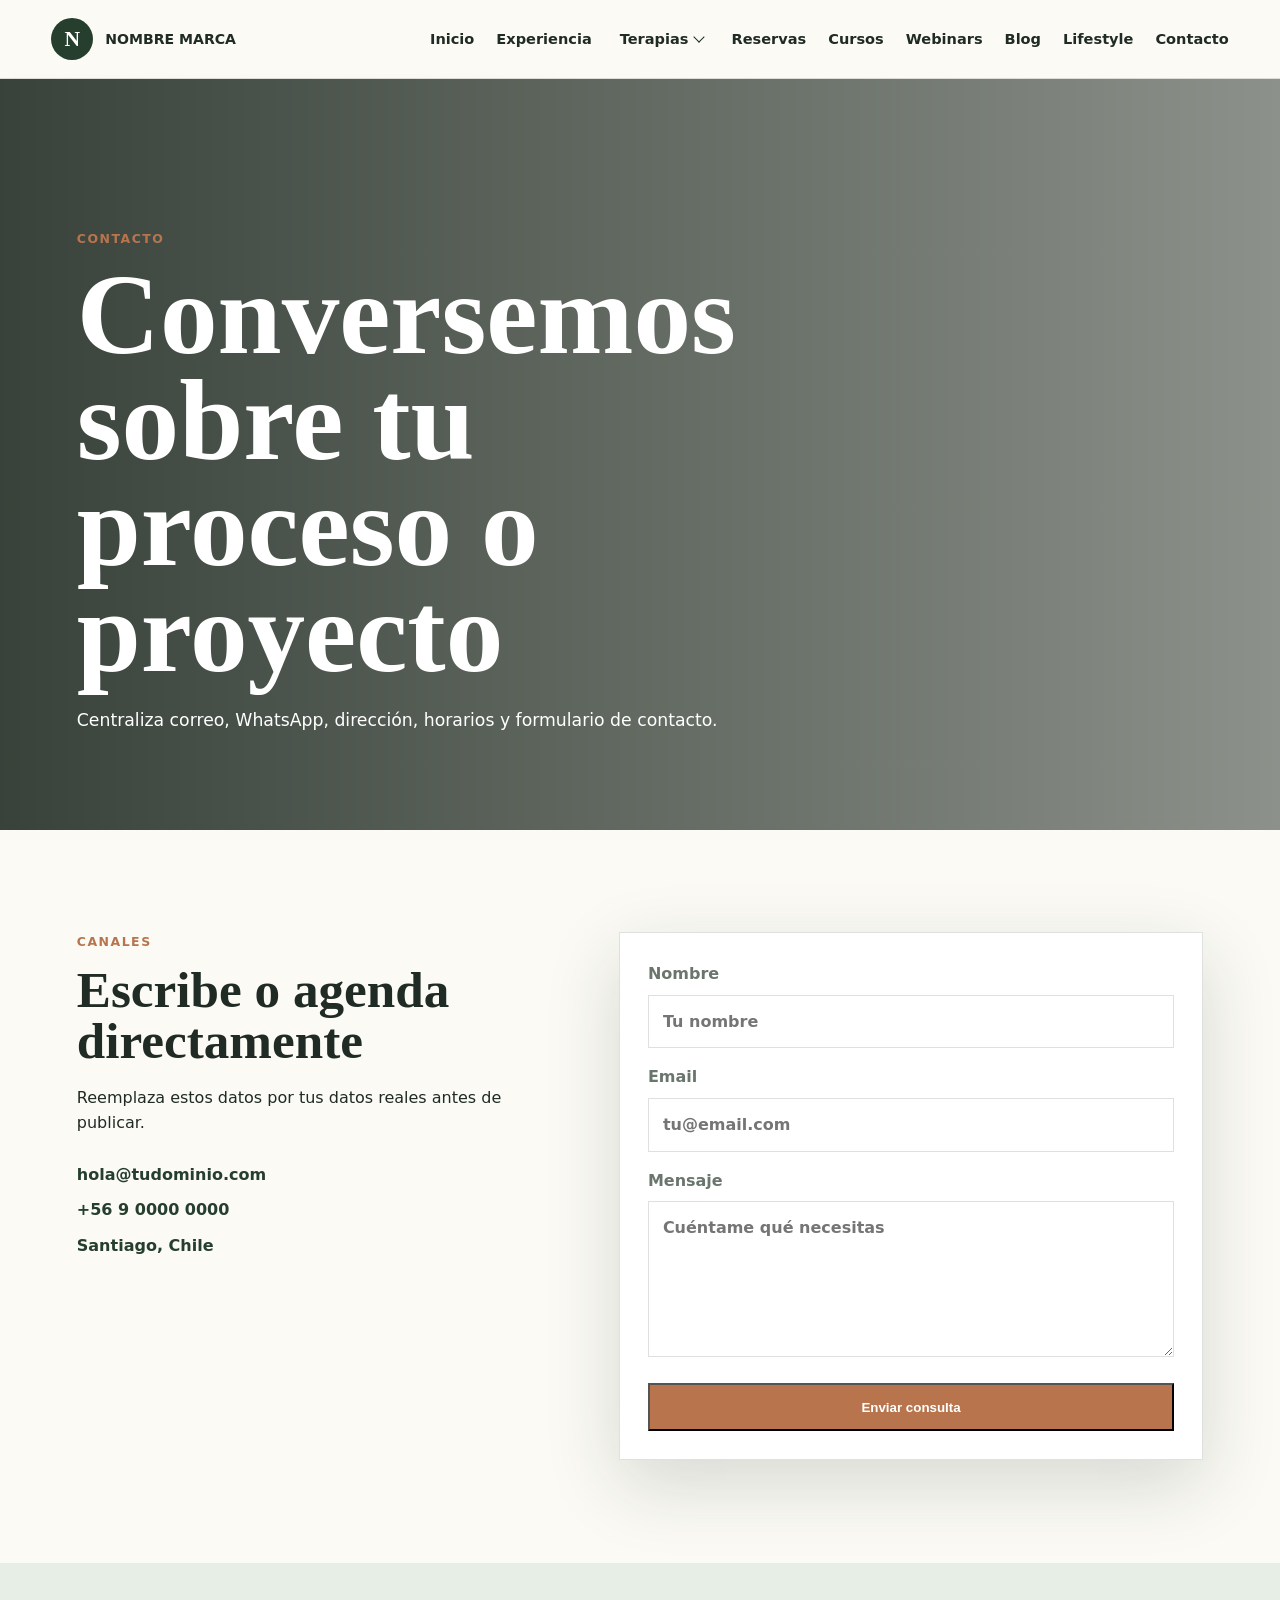
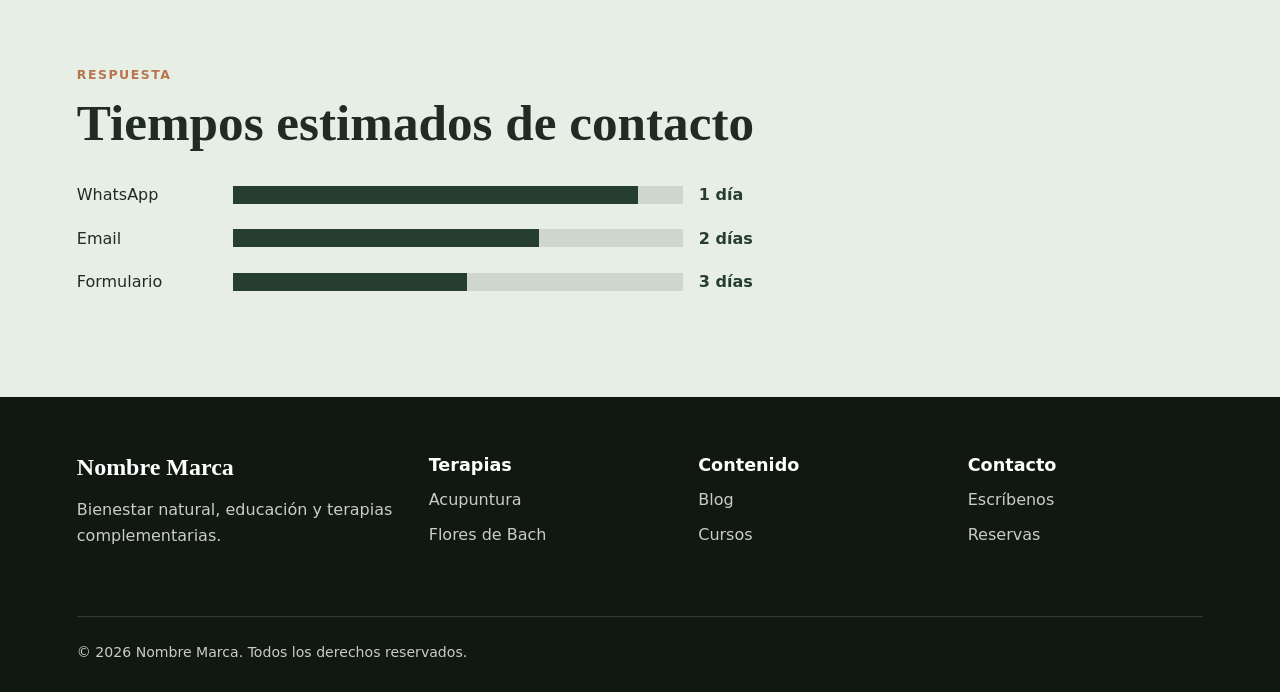
==== contacto.html @ 294a5689 "pagina web" ====
<!doctype html>
<html lang="es">
  <head>
    <meta charset="utf-8">
    <meta name="viewport" content="width=device-width, initial-scale=1">
    <meta name="description" content="Contacto para consultas y reservas.">
    <title>Contacto | Nombre Marca</title>
    <link rel="stylesheet" href="styles.css">
  </head>
  <body>
    <header class="site-header">
      <a class="brand" href="index.html" aria-label="Ir al inicio"><span class="brand-mark">N</span><span class="brand-text">Nombre Marca</span></a>
      <button class="menu-toggle" type="button" aria-expanded="false" aria-controls="site-nav"><span></span><span></span><span></span><span class="sr-only">Abrir menú</span></button>
      <nav class="site-nav" id="site-nav" aria-label="Navegación principal"><a href="index.html">Inicio</a><a href="experiencia.html">Experiencia</a><div class="nav-group"><button class="nav-parent" type="button" aria-expanded="false">Terapias</button><div class="submenu"><a href="terapias.html#acupuntura">Acupuntura</a><a href="terapias.html#moxibustion">Moxibustión</a><a href="terapias.html#ventosas">Ventosaterapia</a><a href="terapias.html#tuina">Tuina</a><a href="terapias.html#flores">Flores de Bach</a><a href="terapias.html#iriologia">Iriología</a><a href="terapias.html#bioenergetica">Medicina Bioenergética</a><a href="terapias.html#mindfulness">Meditación y Mindfulness</a></div></div><a href="reservas.html">Reservas</a><a href="cursos.html">Cursos</a><a href="webinars.html">Webinars</a><a href="blog.html">Blog</a><a href="lifestyle.html">Lifestyle</a><a href="contacto.html">Contacto</a></nav>
    </header>
    <main>
      <section class="page-hero page-hero-contact">
        <p class="eyebrow">Contacto</p>
        <h1>Conversemos sobre tu proceso o proyecto</h1>
        <p>Centraliza correo, WhatsApp, dirección, horarios y formulario de contacto.</p>
      </section>
      <section class="section contact-layout">
        <div>
          <p class="eyebrow">Canales</p>
          <h2>Escribe o agenda directamente</h2>
          <p>Reemplaza estos datos por tus datos reales antes de publicar.</p>
          <div class="contact-list">
            <a href="mailto:hola@tudominio.com">hola@tudominio.com</a>
            <a href="https://wa.me/56900000000">+56 9 0000 0000</a>
            <span>Santiago, Chile</span>
          </div>
        </div>
        <form class="contact-form">
          <label>Nombre<input type="text" name="nombre" placeholder="Tu nombre"></label>
          <label>Email<input type="email" name="email" placeholder="tu@email.com"></label>
          <label>Mensaje<textarea name="mensaje" rows="5" placeholder="Cuéntame qué necesitas"></textarea></label>
          <button class="button" type="submit">Enviar consulta</button>
        </form>
      </section>
      <section class="section soft-band">
        <p class="eyebrow">Respuesta</p>
        <h2>Tiempos estimados de contacto</h2>
        <div class="bar-chart compact">
          <div style="--value: 90%"><span>WhatsApp</span><i></i><b>1 día</b></div>
          <div style="--value: 68%"><span>Email</span><i></i><b>2 días</b></div>
          <div style="--value: 52%"><span>Formulario</span><i></i><b>3 días</b></div>
        </div>
      </section>
    </main>
    <footer class="site-footer"><div><h2>Nombre Marca</h2><p>Bienestar natural, educación y terapias complementarias.</p></div><div><h3>Terapias</h3><a href="terapias.html#acupuntura">Acupuntura</a><a href="terapias.html#flores">Flores de Bach</a></div><div><h3>Contenido</h3><a href="blog.html">Blog</a><a href="cursos.html">Cursos</a></div><div><h3>Contacto</h3><a href="contacto.html">Escríbenos</a><a href="reservas.html">Reservas</a></div><p class="copyright">© 2026 Nombre Marca. Todos los derechos reservados.</p></footer>
    <script src="script.js"></script>
  </body>
</html>
---- styles.css ----
:root {
  --ink: #1f2b24;
  --muted: #6a766d;
  --paper: #fbfaf5;
  --leaf: #4e7154;
  --leaf-dark: #263e2d;
  --clay: #b8754d;
  --mist: #e7eee5;
  --line: rgba(31, 43, 36, 0.14);
  --shadow: 0 24px 70px rgba(31, 43, 36, 0.16);
}

* {
  box-sizing: border-box;
}

html {
  scroll-behavior: smooth;
}

body {
  margin: 0;
  background: var(--paper);
  color: var(--ink);
  font-family: Inter, ui-sans-serif, system-ui, -apple-system, BlinkMacSystemFont, "Segoe UI", sans-serif;
  line-height: 1.6;
}

img {
  display: block;
  max-width: 100%;
}

a {
  color: inherit;
  text-decoration: none;
}

.sr-only {
  position: absolute;
  width: 1px;
  height: 1px;
  padding: 0;
  margin: -1px;
  overflow: hidden;
  clip: rect(0, 0, 0, 0);
  white-space: nowrap;
  border: 0;
}

.site-header {
  position: sticky;
  top: 0;
  z-index: 10;
  display: flex;
  align-items: center;
  justify-content: space-between;
  gap: 24px;
  padding: 18px clamp(20px, 4vw, 58px);
  background: rgba(251, 250, 245, 0.91);
  border-bottom: 1px solid var(--line);
  backdrop-filter: blur(14px);
}

.brand {
  display: inline-flex;
  align-items: center;
  gap: 12px;
  font-weight: 800;
  letter-spacing: 0;
}

.brand-mark {
  display: grid;
  width: 42px;
  height: 42px;
  place-items: center;
  border-radius: 50%;
  background: var(--leaf-dark);
  color: #fff;
  font-family: Georgia, serif;
  font-size: 1.35rem;
}

.brand-text {
  text-transform: uppercase;
  font-size: 0.88rem;
}

.site-nav {
  display: flex;
  align-items: center;
  gap: 22px;
  color: var(--ink);
  font-size: 0.91rem;
  font-weight: 650;
}

.site-nav a,
.nav-parent {
  border: 0;
  background: transparent;
  color: inherit;
  font: inherit;
  cursor: pointer;
}

.site-nav a:hover,
.nav-parent:hover,
.text-link:hover {
  color: var(--clay);
}

.nav-group {
  position: relative;
}

.nav-parent::after {
  content: "";
  display: inline-block;
  width: 7px;
  height: 7px;
  margin-left: 7px;
  border-right: 1px solid currentColor;
  border-bottom: 1px solid currentColor;
  transform: translateY(-3px) rotate(45deg);
}

.submenu {
  position: absolute;
  top: 100%;
  left: 50%;
  display: grid;
  min-width: 250px;
  padding: 14px;
  background: #fff;
  border: 1px solid var(--line);
  box-shadow: var(--shadow);
  opacity: 0;
  transform: translate(-50%, 10px);
  pointer-events: none;
  transition: 180ms ease;
}

.nav-group:hover .submenu,
.nav-group:focus-within .submenu,
.nav-group.is-open .submenu {
  opacity: 1;
  transform: translate(-50%, 0);
  pointer-events: auto;
}

.submenu a {
  padding: 9px 10px;
  border-bottom: 1px solid rgba(31, 43, 36, 0.08);
}

.submenu a:last-child {
  border-bottom: 0;
}

.menu-toggle {
  display: none;
  width: 44px;
  height: 44px;
  border: 1px solid var(--line);
  background: #fff;
  cursor: pointer;
}

.menu-toggle span:not(.sr-only) {
  display: block;
  width: 22px;
  height: 2px;
  margin: 5px auto;
  background: var(--ink);
}

.hero {
  min-height: 82vh;
  display: grid;
  align-items: end;
  padding: clamp(96px, 14vw, 160px) clamp(20px, 6vw, 86px) clamp(56px, 8vw, 90px);
  color: #fff;
  background:
    linear-gradient(90deg, rgba(20, 35, 24, 0.86), rgba(20, 35, 24, 0.5), rgba(20, 35, 24, 0.12)),
    url("https://images.unsplash.com/photo-1448375240586-882707db888b?auto=format&fit=crop&w=1800&q=82") center/cover;
}

.hero-copy {
  width: min(760px, 100%);
}

.eyebrow {
  margin: 0 0 12px;
  color: var(--clay);
  font-size: 0.78rem;
  font-weight: 800;
  letter-spacing: 0.12em;
  text-transform: uppercase;
}

.hero .eyebrow {
  color: #d8b38e;
}

h1,
h2,
h3,
p {
  margin-top: 0;
}

h1 {
  margin-bottom: 22px;
  font-family: Georgia, "Times New Roman", serif;
  font-size: clamp(3.3rem, 9vw, 7.4rem);
  line-height: 0.92;
  max-width: 760px;
}

h2 {
  margin-bottom: 18px;
  font-family: Georgia, "Times New Roman", serif;
  font-size: clamp(2.1rem, 4vw, 4.6rem);
  line-height: 1;
}

h3 {
  margin-bottom: 10px;
  font-size: 1.1rem;
  line-height: 1.25;
}

.hero p:not(.eyebrow),
.section-copy p,
.featured-copy p,
.booking p {
  max-width: 680px;
  color: inherit;
  font-size: 1.04rem;
}

.button {
  display: inline-flex;
  align-items: center;
  justify-content: center;
  min-height: 48px;
  padding: 0 22px;
  margin-top: 10px;
  background: var(--clay);
  color: #fff;
  font-weight: 800;
}

.button:hover {
  background: #9c5f3d;
}

.button-light {
  background: #fff;
  color: var(--leaf-dark);
}

.button-light:hover {
  background: var(--mist);
}

.section {
  padding: clamp(62px, 8vw, 118px) clamp(20px, 6vw, 86px);
}

.intro,
.featured {
  display: grid;
  grid-template-columns: minmax(280px, 0.9fr) minmax(320px, 1.1fr);
  gap: clamp(32px, 6vw, 86px);
  align-items: center;
}

.section-media img,
.featured img {
  width: 100%;
  aspect-ratio: 4 / 5;
  object-fit: cover;
  box-shadow: var(--shadow);
}

.section-copy p,
.featured-copy p,
.services > p,
.service-card p {
  color: var(--muted);
}

.featured {
  background: var(--mist);
}

.text-link {
  display: inline-flex;
  margin-top: 8px;
  color: var(--leaf-dark);
  font-weight: 850;
  border-bottom: 2px solid currentColor;
}

.services {
  background: #fff;
}

.services > h2 {
  max-width: 800px;
}

.service-grid {
  display: grid;
  grid-template-columns: repeat(4, minmax(0, 1fr));
  gap: 1px;
  margin-top: 38px;
  background: var(--line);
  border: 1px solid var(--line);
}

.service-card {
  min-height: 255px;
  padding: 28px;
  background: #fff;
  transition: 180ms ease;
}

.service-card span {
  display: block;
  margin-bottom: 54px;
  color: var(--clay);
  font-weight: 850;
}

.service-card:hover {
  background: var(--leaf-dark);
  color: #fff;
}

.service-card:hover p {
  color: rgba(255, 255, 255, 0.72);
}

.booking {
  display: flex;
  align-items: center;
  justify-content: space-between;
  gap: 28px;
  background: var(--leaf-dark);
  color: #fff;
}

.journal {
  background: var(--paper);
}

.journal-grid {
  display: grid;
  grid-template-columns: repeat(3, minmax(0, 1fr));
  gap: 1px;
  margin-top: 34px;
  background: var(--line);
  border: 1px solid var(--line);
}

.journal article {
  min-height: 220px;
  padding: 28px;
  background: #fff;
}

.journal span {
  display: inline-block;
  margin-bottom: 34px;
  color: var(--clay);
  font-size: 0.78rem;
  font-weight: 850;
  text-transform: uppercase;
}

.journal p {
  color: var(--muted);
}

.page-hero {
  min-height: 58vh;
  display: grid;
  align-content: end;
  padding: clamp(96px, 14vw, 150px) clamp(20px, 6vw, 86px) clamp(44px, 7vw, 78px);
  color: #fff;
  background:
    linear-gradient(90deg, rgba(19, 31, 22, 0.84), rgba(19, 31, 22, 0.48)),
    var(--page-image) center/cover;
}

.page-hero p:not(.eyebrow) {
  max-width: 690px;
  font-size: 1.08rem;
}

.page-hero-experience {
  --page-image: url("https://images.unsplash.com/photo-1519823551278-64ac92734fb1?auto=format&fit=crop&w=1800&q=82");
}

.page-hero-therapies {
  --page-image: url("https://images.unsplash.com/photo-1544161515-4ab6ce6db874?auto=format&fit=crop&w=1800&q=82");
}

.page-hero-booking {
  --page-image: url("https://images.unsplash.com/photo-1515377905703-c4788e51af15?auto=format&fit=crop&w=1800&q=82");
}

.page-hero-courses {
  --page-image: url("https://images.unsplash.com/photo-1516321318423-f06f85e504b3?auto=format&fit=crop&w=1800&q=82");
}

.page-hero-webinars {
  --page-image: url("https://images.unsplash.com/photo-1522202176988-66273c2fd55f?auto=format&fit=crop&w=1800&q=82");
}

.page-hero-blog {
  --page-image: url("https://images.unsplash.com/photo-1455390582262-044cdead277a?auto=format&fit=crop&w=1800&q=82");
}

.page-hero-lifestyle {
  --page-image: url("https://images.unsplash.com/photo-1448375240586-882707db888b?auto=format&fit=crop&w=1800&q=82");
}

.page-hero-contact {
  --page-image: url("https://images.unsplash.com/photo-1497366754035-f200968a6e72?auto=format&fit=crop&w=1800&q=82");
}

.soft-band {
  background: var(--mist);
}

.insight-layout,
.contact-layout {
  display: grid;
  grid-template-columns: minmax(280px, 0.9fr) minmax(320px, 1.1fr);
  gap: clamp(28px, 5vw, 72px);
  align-items: start;
}

.metric-panel,
.pricing-grid,
.course-list,
.event-grid,
.article-grid,
.experience-grid {
  display: grid;
  gap: 1px;
  background: var(--line);
  border: 1px solid var(--line);
}

.metric-panel {
  grid-template-columns: repeat(3, 1fr);
}

.metric,
.pricing-grid article,
.course-list article,
.event-grid article,
.article-grid article,
.experience-grid article,
.therapy-detail-grid article {
  background: #fff;
  padding: 28px;
}

.metric strong,
.pricing-grid strong {
  display: block;
  margin-bottom: 10px;
  color: var(--leaf-dark);
  font-family: Georgia, "Times New Roman", serif;
  font-size: clamp(2.2rem, 5vw, 4.2rem);
  line-height: 1;
}

.metric span,
.course-list span,
.event-grid span,
.article-grid span,
.therapy-detail-grid span {
  color: var(--clay);
  font-size: 0.78rem;
  font-weight: 850;
  text-transform: uppercase;
}

.pricing-grid,
.event-grid,
.article-grid,
.experience-grid {
  grid-template-columns: repeat(3, minmax(0, 1fr));
}

.course-list {
  grid-template-columns: repeat(2, minmax(0, 1fr));
}

.therapy-detail-grid {
  display: grid;
  grid-template-columns: repeat(4, minmax(0, 1fr));
  gap: 1px;
  background: var(--line);
  border: 1px solid var(--line);
}

.therapy-detail-grid h2,
.pricing-grid h2,
.course-list h2,
.event-grid h2,
.article-grid h2,
.experience-grid h2 {
  margin-top: 18px;
  font-size: clamp(1.45rem, 2.4vw, 2.15rem);
}

.bar-chart {
  display: grid;
  gap: 18px;
  max-width: 880px;
  margin-top: 34px;
}

.bar-chart div {
  display: grid;
  grid-template-columns: 140px 1fr 58px;
  align-items: center;
  gap: 16px;
}

.bar-chart i {
  height: 18px;
  background: linear-gradient(90deg, var(--leaf-dark) var(--value), rgba(31, 43, 36, 0.12) var(--value));
}

.bar-chart b {
  color: var(--leaf-dark);
}

.bar-chart.compact {
  max-width: 680px;
}

.radial-grid,
.donut-row {
  display: grid;
  grid-template-columns: repeat(3, minmax(0, 1fr));
  gap: 22px;
  margin-top: 34px;
}

.radial,
.donut {
  display: grid;
  width: min(220px, 100%);
  aspect-ratio: 1;
  place-items: center;
  justify-self: center;
  padding: 24px;
  text-align: center;
  border-radius: 50%;
  background:
    radial-gradient(circle at center, #fff 0 52%, transparent 53%),
    conic-gradient(var(--clay) calc(var(--percent) * 1%), rgba(31, 43, 36, 0.12) 0);
}

.radial strong,
.donut strong {
  font-family: Georgia, "Times New Roman", serif;
  font-size: 2.35rem;
  line-height: 1;
}

.radial span,
.donut span {
  max-width: 120px;
  color: var(--muted);
  font-size: 0.88rem;
}

.calendar-chart {
  display: grid;
  grid-template-columns: repeat(5, minmax(64px, 1fr));
  align-items: end;
  gap: 16px;
  min-height: 260px;
  max-width: 760px;
  margin-top: 34px;
}

.calendar-chart div {
  display: grid;
  grid-template-rows: auto 1fr auto;
  gap: 10px;
  height: 240px;
  text-align: center;
}

.calendar-chart i {
  align-self: end;
  background: var(--leaf-dark);
}

.calendar-chart b {
  color: var(--clay);
}

.timeline-chart {
  display: grid;
  grid-template-columns: repeat(5, minmax(0, 1fr));
  gap: 1px;
  margin-top: 34px;
  background: var(--line);
  border: 1px solid var(--line);
}

.timeline-chart div {
  min-height: 150px;
  padding: 24px;
  background: #fff;
}

.timeline-chart b {
  display: grid;
  width: 44px;
  height: 44px;
  margin-bottom: 28px;
  place-items: center;
  border-radius: 50%;
  background: var(--leaf-dark);
  color: #fff;
}

.radar-card {
  position: relative;
  width: min(520px, 100%);
  aspect-ratio: 1;
  margin-top: 34px;
  border: 1px solid var(--line);
  background:
    linear-gradient(45deg, transparent 49.7%, rgba(31, 43, 36, 0.16) 50%, transparent 50.3%),
    linear-gradient(-45deg, transparent 49.7%, rgba(31, 43, 36, 0.16) 50%, transparent 50.3%),
    #fff;
}

.radar-line {
  position: absolute;
  inset: 20%;
  border: 2px solid var(--clay);
  transform: rotate(45deg);
}

.radar-line.line-two {
  inset: 30%;
  border-color: var(--leaf);
}

.radar-line.line-three {
  inset: 40%;
  border-color: rgba(31, 43, 36, 0.22);
}

.radar-card span {
  position: absolute;
  font-weight: 800;
}

.radar-card span:nth-of-type(1) {
  top: 18px;
  left: 50%;
  transform: translateX(-50%);
}

.radar-card span:nth-of-type(2) {
  right: 18px;
  top: 50%;
}

.radar-card span:nth-of-type(3) {
  bottom: 18px;
  left: 50%;
  transform: translateX(-50%);
}

.radar-card span:nth-of-type(4) {
  left: 18px;
  top: 50%;
}

.contact-list {
  display: grid;
  gap: 10px;
  margin-top: 26px;
  color: var(--leaf-dark);
  font-weight: 800;
}

.contact-form {
  display: grid;
  gap: 16px;
  padding: 28px;
  background: #fff;
  border: 1px solid var(--line);
  box-shadow: var(--shadow);
}

.contact-form label {
  display: grid;
  gap: 8px;
  color: var(--muted);
  font-weight: 750;
}

.contact-form input,
.contact-form textarea {
  width: 100%;
  border: 1px solid var(--line);
  padding: 13px 14px;
  color: var(--ink);
  font: inherit;
}

.site-footer {
  display: grid;
  grid-template-columns: 1.35fr repeat(3, 1fr);
  gap: 34px;
  padding: 58px clamp(20px, 6vw, 86px) 28px;
  background: #101811;
  color: rgba(255, 255, 255, 0.78);
}

.site-footer h2,
.site-footer h3 {
  color: #fff;
}

.site-footer h2 {
  font-size: 1.5rem;
}

.site-footer a {
  display: block;
  margin-bottom: 9px;
}

.site-footer a:hover {
  color: #fff;
}

.copyright {
  grid-column: 1 / -1;
  margin: 18px 0 0;
  padding-top: 24px;
  border-top: 1px solid rgba(255, 255, 255, 0.14);
  font-size: 0.88rem;
}

@media (max-width: 980px) {
  .menu-toggle {
    display: block;
  }

  .site-nav {
    position: fixed;
    inset: 79px 0 auto 0;
    display: none;
    max-height: calc(100vh - 79px);
    overflow: auto;
    padding: 18px 20px 28px;
    background: #fff;
    border-bottom: 1px solid var(--line);
  }

  .site-nav.is-open {
    display: grid;
    gap: 0;
  }

  .site-nav a,
  .nav-parent {
    width: 100%;
    padding: 14px 0;
    text-align: left;
    border-bottom: 1px solid var(--line);
  }

  .submenu {
    position: static;
    min-width: 0;
    padding: 0 0 8px 18px;
    border: 0;
    box-shadow: none;
    opacity: 1;
    transform: none;
    pointer-events: auto;
  }

  .intro,
  .featured,
  .insight-layout,
  .contact-layout {
    grid-template-columns: 1fr;
  }

  .featured img {
    order: -1;
    aspect-ratio: 16 / 10;
  }

  .service-grid {
    grid-template-columns: repeat(2, minmax(0, 1fr));
  }

  .journal-grid,
  .pricing-grid,
  .course-list,
  .event-grid,
  .article-grid,
  .experience-grid,
  .therapy-detail-grid,
  .radial-grid,
  .donut-row {
    grid-template-columns: 1fr;
  }

  .metric-panel,
  .timeline-chart {
    grid-template-columns: repeat(2, 1fr);
  }

  .site-footer {
    grid-template-columns: repeat(2, 1fr);
  }
}

@media (max-width: 640px) {
  .brand-text {
    display: none;
  }

  .hero {
    min-height: 76vh;
  }

  h1 {
    font-size: clamp(3rem, 17vw, 4.4rem);
  }

  .service-grid,
  .metric-panel,
  .timeline-chart,
  .site-footer {
    grid-template-columns: 1fr;
  }

  .bar-chart div {
    grid-template-columns: 1fr;
    gap: 7px;
  }

  .calendar-chart {
    grid-template-columns: repeat(5, minmax(40px, 1fr));
    gap: 8px;
  }

  .booking {
    align-items: flex-start;
    flex-direction: column;
  }
}
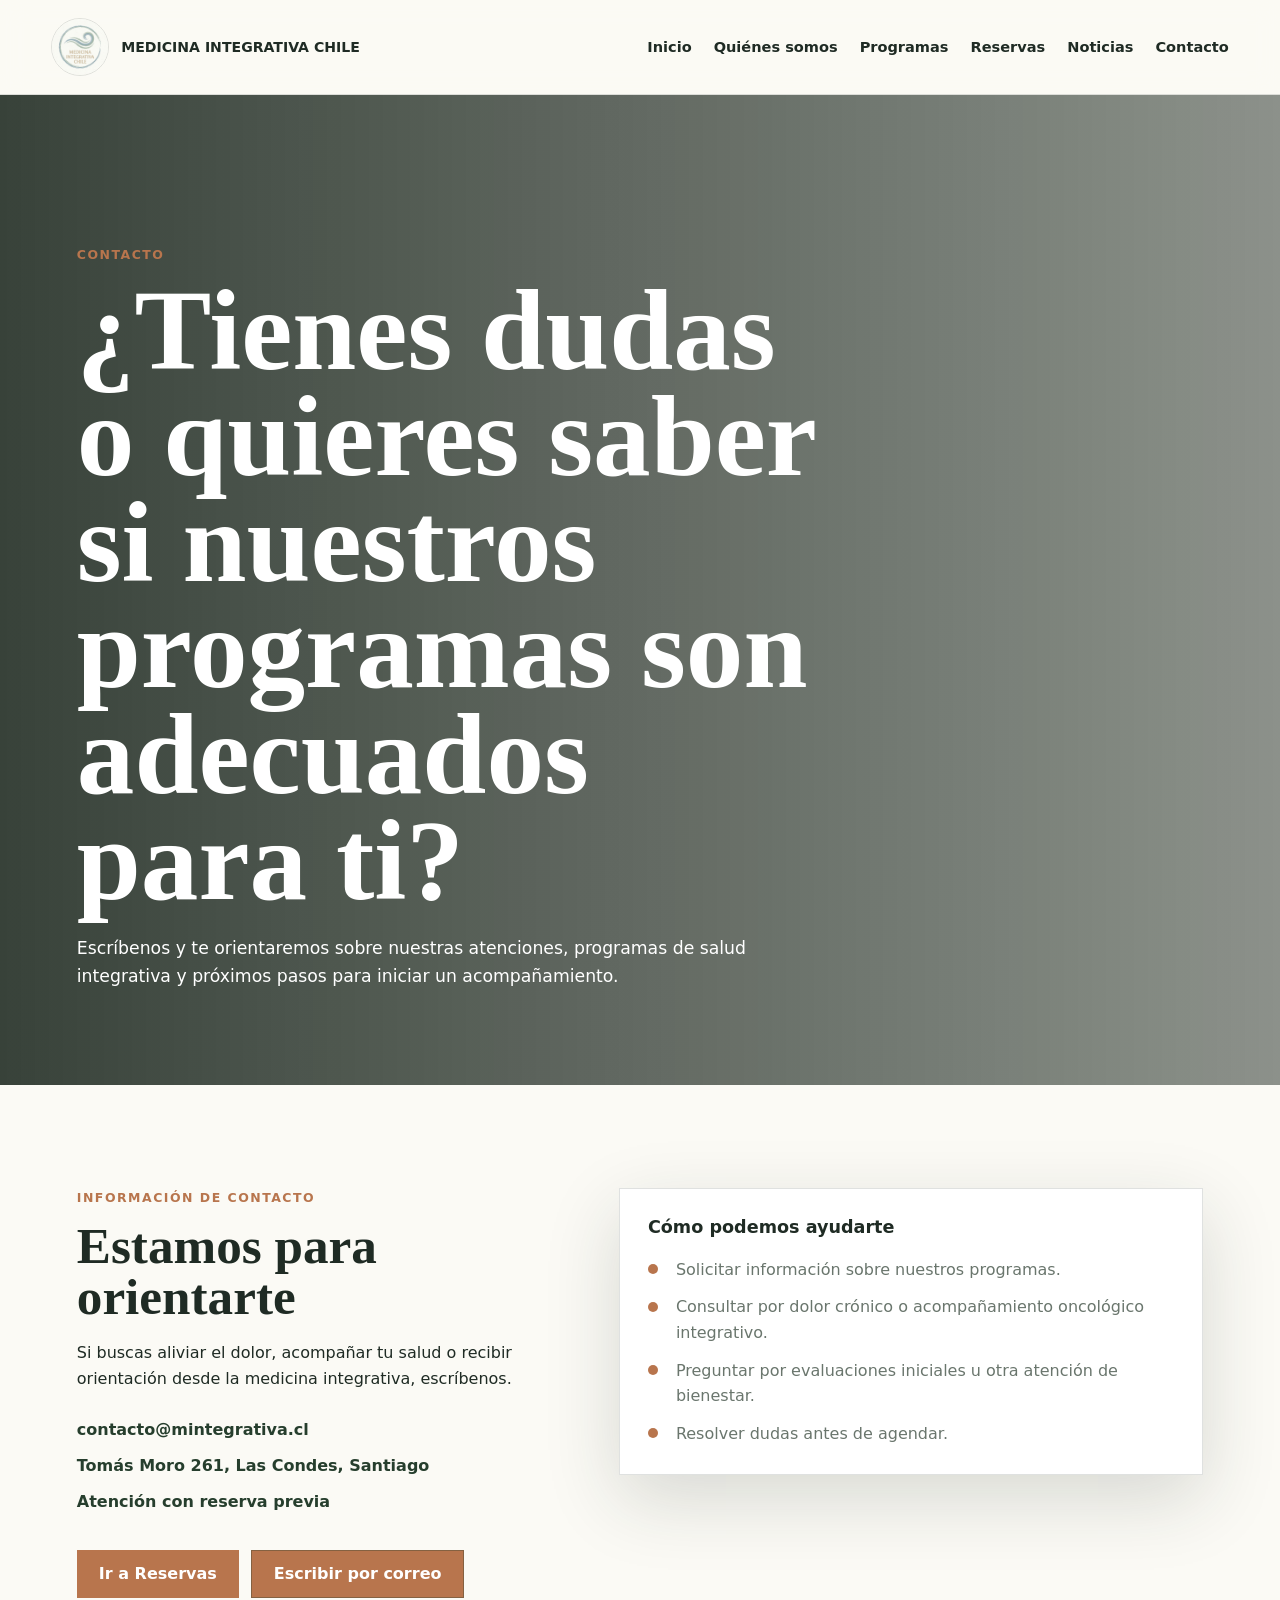
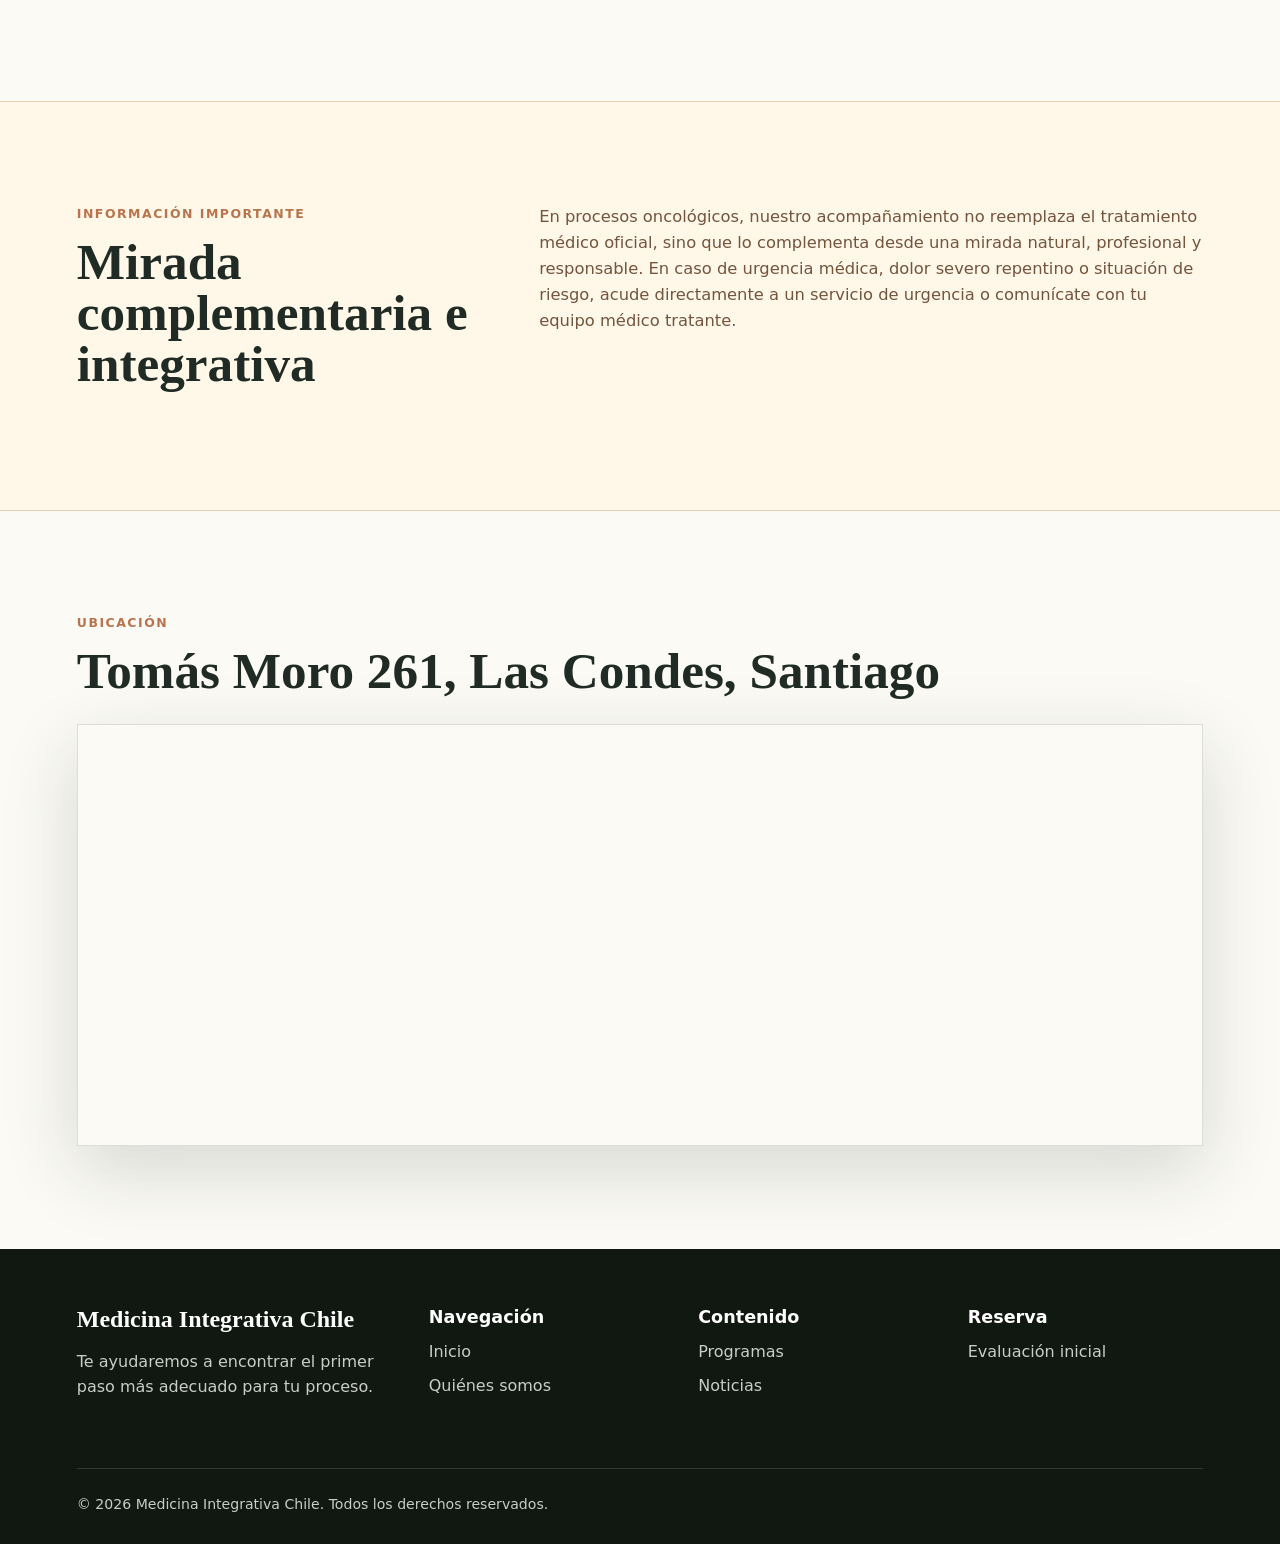
==== commit 6695ec48: "nueva versión" ====
--- a/contacto.html
+++ b/contacto.html
@@ -3,51 +3,63 @@
   <head>
     <meta charset="utf-8">
     <meta name="viewport" content="width=device-width, initial-scale=1">
-    <meta name="description" content="Contacto para consultas y reservas.">
-    <title>Contacto | Nombre Marca</title>
+    <meta name="description" content="Contacto Medicina Integrativa Chile.">
+    <title>Contacto | Medicina Integrativa Chile</title>
     <link rel="stylesheet" href="styles.css">
   </head>
   <body>
     <header class="site-header">
-      <a class="brand" href="index.html" aria-label="Ir al inicio"><span class="brand-mark">N</span><span class="brand-text">Nombre Marca</span></a>
+      <a class="brand brand-logo" href="index.html" aria-label="Medicina Integrativa Chile"><img src="assets/logo-medicina-integrativa-chile.jpeg" alt="Logo Medicina Integrativa Chile"><span class="brand-text">Medicina Integrativa Chile</span></a>
       <button class="menu-toggle" type="button" aria-expanded="false" aria-controls="site-nav"><span></span><span></span><span></span><span class="sr-only">Abrir menú</span></button>
-      <nav class="site-nav" id="site-nav" aria-label="Navegación principal"><a href="index.html">Inicio</a><a href="experiencia.html">Experiencia</a><div class="nav-group"><button class="nav-parent" type="button" aria-expanded="false">Terapias</button><div class="submenu"><a href="terapias.html#acupuntura">Acupuntura</a><a href="terapias.html#moxibustion">Moxibustión</a><a href="terapias.html#ventosas">Ventosaterapia</a><a href="terapias.html#tuina">Tuina</a><a href="terapias.html#flores">Flores de Bach</a><a href="terapias.html#iriologia">Iriología</a><a href="terapias.html#bioenergetica">Medicina Bioenergética</a><a href="terapias.html#mindfulness">Meditación y Mindfulness</a></div></div><a href="reservas.html">Reservas</a><a href="cursos.html">Cursos</a><a href="webinars.html">Webinars</a><a href="blog.html">Blog</a><a href="lifestyle.html">Lifestyle</a><a href="contacto.html">Contacto</a></nav>
+      <nav class="site-nav" id="site-nav" aria-label="Navegación principal"><a href="index.html">Inicio</a><a href="quienes-somos.html">Quiénes somos</a><a href="programas.html">Programas</a><a href="reservas.html">Reservas</a><a href="noticias.html">Noticias</a><a href="contacto.html">Contacto</a></nav>
     </header>
     <main>
       <section class="page-hero page-hero-contact">
         <p class="eyebrow">Contacto</p>
-        <h1>Conversemos sobre tu proceso o proyecto</h1>
-        <p>Centraliza correo, WhatsApp, dirección, horarios y formulario de contacto.</p>
+        <h1>¿Tienes dudas o quieres saber si nuestros programas son adecuados para ti?</h1>
+        <p>Escríbenos y te orientaremos sobre nuestras atenciones, programas de salud integrativa y próximos pasos para iniciar un acompañamiento.</p>
       </section>
+
       <section class="section contact-layout">
         <div>
-          <p class="eyebrow">Canales</p>
-          <h2>Escribe o agenda directamente</h2>
-          <p>Reemplaza estos datos por tus datos reales antes de publicar.</p>
+          <p class="eyebrow">Información de contacto</p>
+          <h2>Estamos para orientarte</h2>
+          <p>Si buscas aliviar el dolor, acompañar tu salud o recibir orientación desde la medicina integrativa, escríbenos.</p>
           <div class="contact-list">
-            <a href="mailto:hola@tudominio.com">hola@tudominio.com</a>
-            <a href="https://wa.me/56900000000">+56 9 0000 0000</a>
-            <span>Santiago, Chile</span>
+            <a href="mailto:contacto@mintegrativa.cl">contacto@mintegrativa.cl</a>
+            <span>Tomás Moro 261, Las Condes, Santiago</span>
+            <span>Atención con reserva previa</span>
           </div>
+          <div class="hero-actions"><a class="button" href="reservas.html">Ir a Reservas</a><a class="button button-outline" href="mailto:contacto@mintegrativa.cl">Escribir por correo</a></div>
         </div>
-        <form class="contact-form">
-          <label>Nombre<input type="text" name="nombre" placeholder="Tu nombre"></label>
-          <label>Email<input type="email" name="email" placeholder="tu@email.com"></label>
-          <label>Mensaje<textarea name="mensaje" rows="5" placeholder="Cuéntame qué necesitas"></textarea></label>
-          <button class="button" type="submit">Enviar consulta</button>
-        </form>
+        <div class="list-panel">
+          <h3>Cómo podemos ayudarte</h3>
+          <ul class="check-list">
+            <li>Solicitar información sobre nuestros programas.</li>
+            <li>Consultar por dolor crónico o acompañamiento oncológico integrativo.</li>
+            <li>Preguntar por evaluaciones iniciales u otra atención de bienestar.</li>
+            <li>Resolver dudas antes de agendar.</li>
+          </ul>
+        </div>
       </section>
-      <section class="section soft-band">
-        <p class="eyebrow">Respuesta</p>
-        <h2>Tiempos estimados de contacto</h2>
-        <div class="bar-chart compact">
-          <div style="--value: 90%"><span>WhatsApp</span><i></i><b>1 día</b></div>
-          <div style="--value: 68%"><span>Email</span><i></i><b>2 días</b></div>
-          <div style="--value: 52%"><span>Formulario</span><i></i><b>3 días</b></div>
+
+      <section class="section warning-band">
+        <div>
+          <p class="eyebrow">Información importante</p>
+          <h2>Mirada complementaria e integrativa</h2>
+        </div>
+        <p>En procesos oncológicos, nuestro acompañamiento no reemplaza el tratamiento médico oficial, sino que lo complementa desde una mirada natural, profesional y responsable. En caso de urgencia médica, dolor severo repentino o situación de riesgo, acude directamente a un servicio de urgencia o comunícate con tu equipo médico tratante.</p>
+      </section>
+
+      <section class="section">
+        <p class="eyebrow">Ubicación</p>
+        <h2>Tomás Moro 261, Las Condes, Santiago</h2>
+        <div class="map-frame">
+          <iframe title="Mapa Tomás Moro 261, Las Condes, Santiago" src="https://www.google.com/maps?q=Tom%C3%A1s%20Moro%20261%2C%20Las%20Condes%2C%20Santiago&output=embed" loading="lazy" referrerpolicy="no-referrer-when-downgrade"></iframe>
         </div>
       </section>
     </main>
-    <footer class="site-footer"><div><h2>Nombre Marca</h2><p>Bienestar natural, educación y terapias complementarias.</p></div><div><h3>Terapias</h3><a href="terapias.html#acupuntura">Acupuntura</a><a href="terapias.html#flores">Flores de Bach</a></div><div><h3>Contenido</h3><a href="blog.html">Blog</a><a href="cursos.html">Cursos</a></div><div><h3>Contacto</h3><a href="contacto.html">Escríbenos</a><a href="reservas.html">Reservas</a></div><p class="copyright">© 2026 Nombre Marca. Todos los derechos reservados.</p></footer>
+    <footer class="site-footer"><div><h2>Medicina Integrativa Chile</h2><p>Te ayudaremos a encontrar el primer paso más adecuado para tu proceso.</p></div><div><h3>Navegación</h3><a href="index.html">Inicio</a><a href="quienes-somos.html">Quiénes somos</a></div><div><h3>Contenido</h3><a href="programas.html">Programas</a><a href="noticias.html">Noticias</a></div><div><h3>Reserva</h3><a href="reservas.html">Evaluación inicial</a></div><p class="copyright">© 2026 Medicina Integrativa Chile. Todos los derechos reservados.</p></footer>
     <script src="script.js"></script>
   </body>
 </html>
--- a/styles.css
+++ b/styles.css
@@ -87,6 +87,14 @@
   font-size: 0.88rem;
 }
 
+.brand-logo img {
+  width: 58px;
+  height: 58px;
+  object-fit: cover;
+  border-radius: 50%;
+  border: 1px solid rgba(31, 43, 36, 0.12);
+}
+
 .site-nav {
   display: flex;
   align-items: center;
@@ -189,6 +197,64 @@
 
 .hero-copy {
   width: min(760px, 100%);
+}
+
+.home-hero {
+  display: grid;
+  grid-template-columns: minmax(320px, 0.95fr) minmax(320px, 0.85fr);
+  gap: clamp(32px, 6vw, 84px);
+  align-items: center;
+  min-height: calc(100vh - 80px);
+  padding: clamp(54px, 8vw, 104px) clamp(20px, 6vw, 86px);
+  background: linear-gradient(120deg, #fbfaf5 0%, #f2efe5 52%, #e7eee5 100%);
+}
+
+.home-hero-copy h1 {
+  color: var(--leaf-dark);
+  font-size: clamp(2.7rem, 6.6vw, 6.4rem);
+}
+
+.home-hero-copy p:not(.eyebrow) {
+  max-width: 720px;
+  color: var(--muted);
+  font-size: clamp(1rem, 1.5vw, 1.2rem);
+}
+
+.home-hero-media {
+  position: relative;
+}
+
+.home-hero-media::before {
+  content: "";
+  position: absolute;
+  inset: 24px -18px -24px 18px;
+  border: 1px solid rgba(38, 62, 45, 0.18);
+}
+
+.home-hero-media img {
+  position: relative;
+  width: 100%;
+  aspect-ratio: 4 / 5;
+  object-fit: cover;
+  box-shadow: var(--shadow);
+}
+
+.hero-actions {
+  display: flex;
+  flex-wrap: wrap;
+  gap: 12px;
+  margin-top: 26px;
+}
+
+.button-outline {
+  background: transparent;
+  color: var(--leaf-dark);
+  border: 1px solid rgba(38, 62, 45, 0.35);
+}
+
+.button-outline:hover {
+  background: var(--leaf-dark);
+  color: #fff;
 }
 
 .eyebrow {
@@ -309,6 +375,62 @@
   background: #fff;
 }
 
+.section-lead {
+  max-width: 820px;
+  color: var(--muted);
+  font-size: 1.08rem;
+}
+
+.programs-home {
+  background: #fff;
+}
+
+.program-card-grid {
+  display: grid;
+  grid-template-columns: repeat(2, minmax(0, 1fr));
+  gap: 1px;
+  margin-top: 36px;
+  background: var(--line);
+  border: 1px solid var(--line);
+}
+
+.program-card {
+  display: grid;
+  grid-template-rows: auto 1fr;
+  background: #fff;
+}
+
+.program-card img {
+  width: 100%;
+  aspect-ratio: 3 / 2;
+  object-fit: cover;
+}
+
+.program-card div {
+  padding: 30px;
+}
+
+.program-card span,
+.step-grid span,
+.program-detail-list span {
+  color: var(--clay);
+  font-size: 0.78rem;
+  font-weight: 850;
+  text-transform: uppercase;
+}
+
+.program-card h3 {
+  margin-top: 14px;
+  font-family: Georgia, "Times New Roman", serif;
+  font-size: clamp(1.65rem, 3vw, 2.6rem);
+}
+
+.program-card p,
+.step-grid p,
+.program-detail-list p {
+  color: var(--muted);
+}
+
 .services > h2 {
   max-width: 800px;
 }
@@ -352,6 +474,166 @@
   gap: 28px;
   background: var(--leaf-dark);
   color: #fff;
+}
+
+.team-preview {
+  display: flex;
+  align-items: center;
+  justify-content: space-between;
+  gap: 28px;
+  background: #fff;
+}
+
+.team-preview p {
+  max-width: 760px;
+  color: var(--muted);
+}
+
+.step-grid {
+  display: grid;
+  grid-template-columns: repeat(4, minmax(0, 1fr));
+  gap: 1px;
+  margin-top: 34px;
+  background: var(--line);
+  border: 1px solid var(--line);
+}
+
+.step-grid article {
+  min-height: 250px;
+  padding: 28px;
+  background: #fff;
+}
+
+.step-grid h3 {
+  margin-top: 42px;
+}
+
+.program-detail-list {
+  display: grid;
+  grid-template-columns: repeat(2, minmax(0, 1fr));
+  gap: 1px;
+  background: var(--line);
+  border: 1px solid var(--line);
+}
+
+.program-detail-list article {
+  padding: clamp(28px, 5vw, 54px);
+  background: #fff;
+}
+
+.program-detail-list h2 {
+  margin-top: 18px;
+  font-size: clamp(2rem, 4vw, 3.8rem);
+}
+
+.content-columns {
+  display: grid;
+  grid-template-columns: minmax(280px, 1fr) minmax(280px, 0.85fr);
+  gap: clamp(28px, 5vw, 70px);
+  align-items: start;
+}
+
+.content-columns p {
+  max-width: 760px;
+  color: var(--muted);
+  font-size: 1.05rem;
+}
+
+.list-panel {
+  padding: 28px;
+  background: #fff;
+  border: 1px solid var(--line);
+  box-shadow: var(--shadow);
+}
+
+.check-list {
+  display: grid;
+  gap: 12px;
+  margin: 18px 0 0;
+  padding: 0;
+  list-style: none;
+}
+
+.check-list li {
+  position: relative;
+  padding-left: 28px;
+  color: var(--muted);
+}
+
+.check-list li::before {
+  content: "";
+  position: absolute;
+  left: 0;
+  top: 0.45em;
+  width: 10px;
+  height: 10px;
+  border-radius: 50%;
+  background: var(--clay);
+}
+
+.benefit-grid,
+.tool-grid {
+  display: grid;
+  grid-template-columns: repeat(4, minmax(0, 1fr));
+  gap: 1px;
+  margin-top: 34px;
+  background: var(--line);
+  border: 1px solid var(--line);
+}
+
+.benefit-grid article,
+.tool-grid span {
+  min-height: 150px;
+  padding: 26px;
+  background: #fff;
+  color: var(--muted);
+  font-weight: 750;
+}
+
+.tool-grid span {
+  display: grid;
+  align-content: end;
+  color: var(--leaf-dark);
+}
+
+.warning-band {
+  display: grid;
+  grid-template-columns: minmax(260px, 0.75fr) minmax(300px, 1.25fr);
+  gap: clamp(24px, 5vw, 70px);
+  background: #fff7e8;
+  border-top: 1px solid rgba(184, 117, 77, 0.3);
+  border-bottom: 1px solid rgba(184, 117, 77, 0.3);
+}
+
+.warning-band p:last-child {
+  color: #73543d;
+  font-size: 1.02rem;
+}
+
+.closing-line {
+  max-width: 820px;
+  margin: 36px 0 0;
+  color: var(--leaf-dark);
+  font-family: Georgia, "Times New Roman", serif;
+  font-size: clamp(1.4rem, 3vw, 2.4rem);
+  line-height: 1.15;
+}
+
+.reserve-first {
+  align-items: stretch;
+}
+
+.map-frame {
+  margin-top: 28px;
+  border: 1px solid var(--line);
+  box-shadow: var(--shadow);
+}
+
+.map-frame iframe {
+  display: block;
+  width: 100%;
+  min-height: 420px;
+  border: 0;
 }
 
 .journal {
@@ -721,12 +1003,14 @@
 }
 
 .contact-form input,
-.contact-form textarea {
+.contact-form textarea,
+.contact-form select {
   width: 100%;
   border: 1px solid var(--line);
   padding: 13px 14px;
   color: var(--ink);
   font: inherit;
+  background: #fff;
 }
 
 .site-footer {
@@ -806,11 +1090,22 @@
 
   .intro,
   .featured,
+  .home-hero,
+  .content-columns,
+  .warning-band,
   .insight-layout,
   .contact-layout {
     grid-template-columns: 1fr;
   }
 
+  .home-hero {
+    min-height: auto;
+  }
+
+  .home-hero-media img {
+    aspect-ratio: 16 / 11;
+  }
+
   .featured img {
     order: -1;
     aspect-ratio: 16 / 10;
@@ -821,6 +1116,11 @@
   }
 
   .journal-grid,
+  .program-card-grid,
+  .step-grid,
+  .program-detail-list,
+  .benefit-grid,
+  .tool-grid,
   .pricing-grid,
   .course-list,
   .event-grid,
@@ -847,6 +1147,11 @@
     display: none;
   }
 
+  .brand-logo img {
+    width: 50px;
+    height: 50px;
+  }
+
   .hero {
     min-height: 76vh;
   }
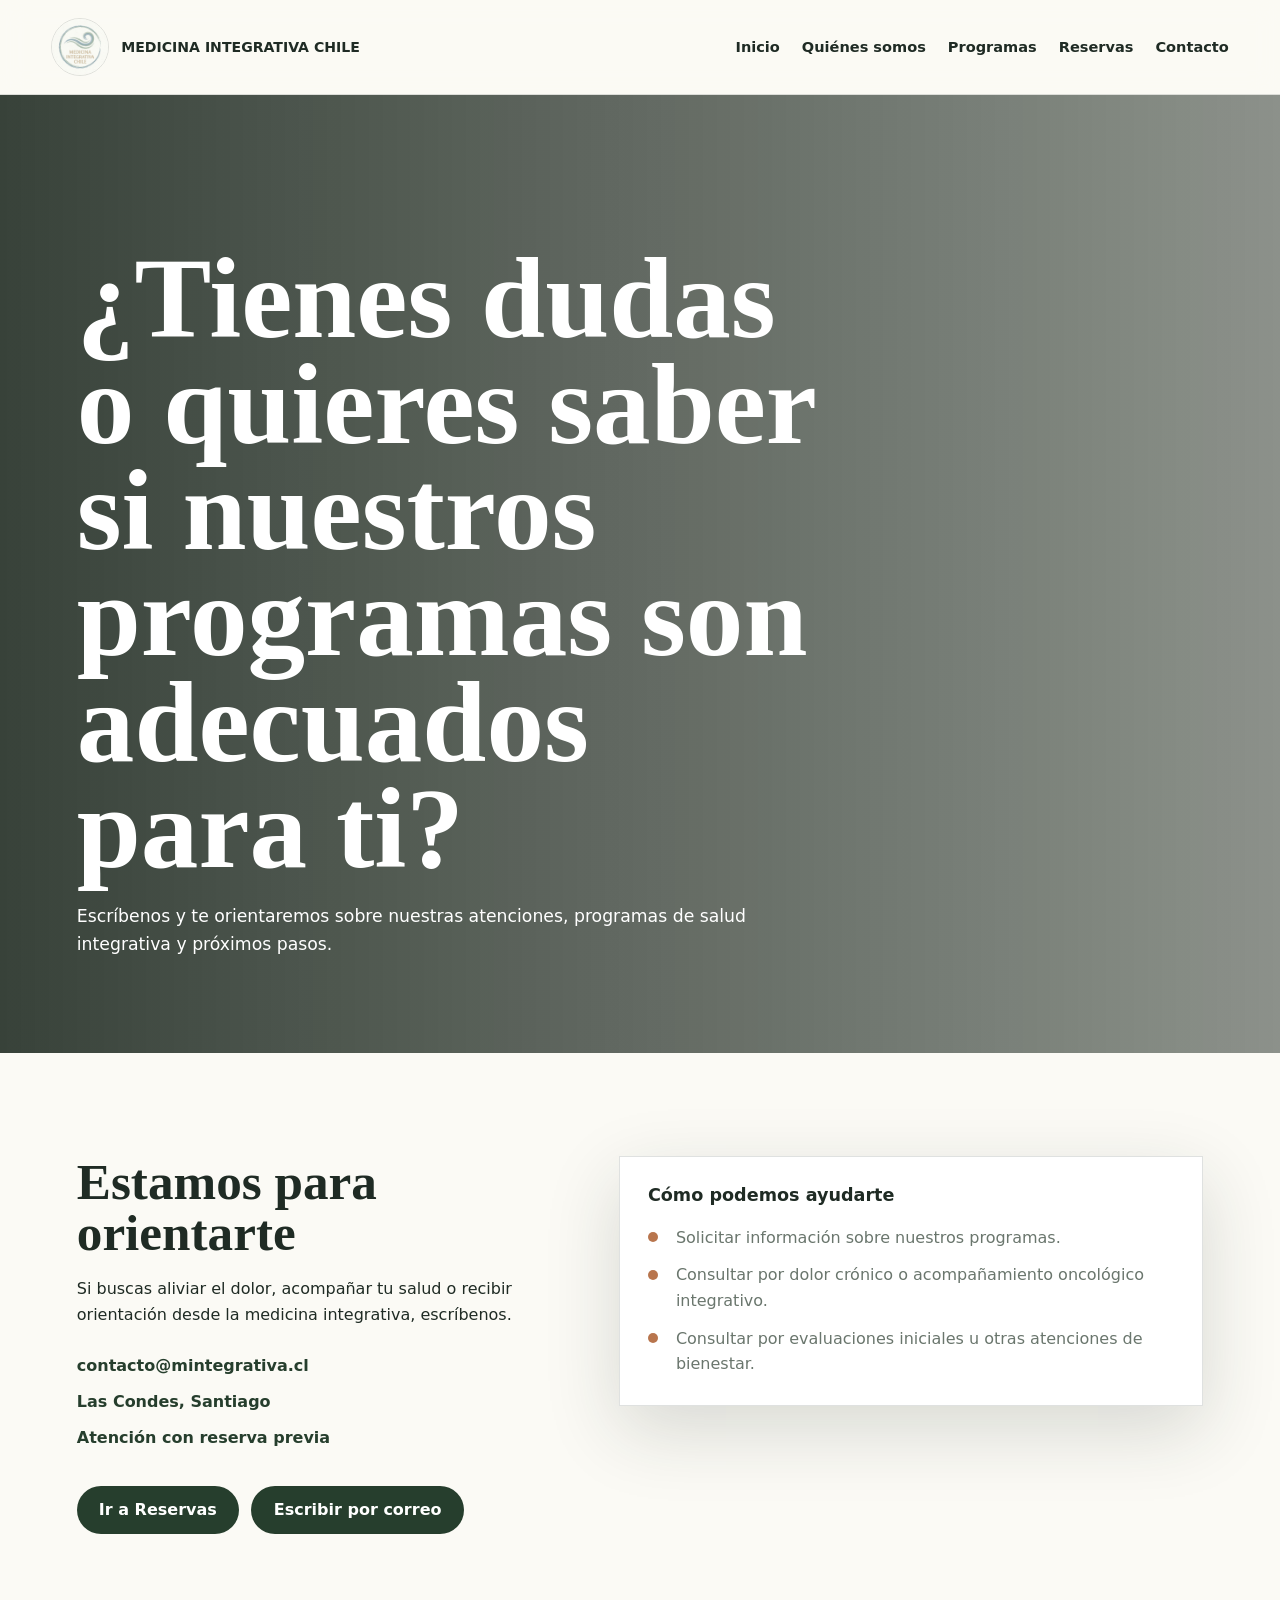
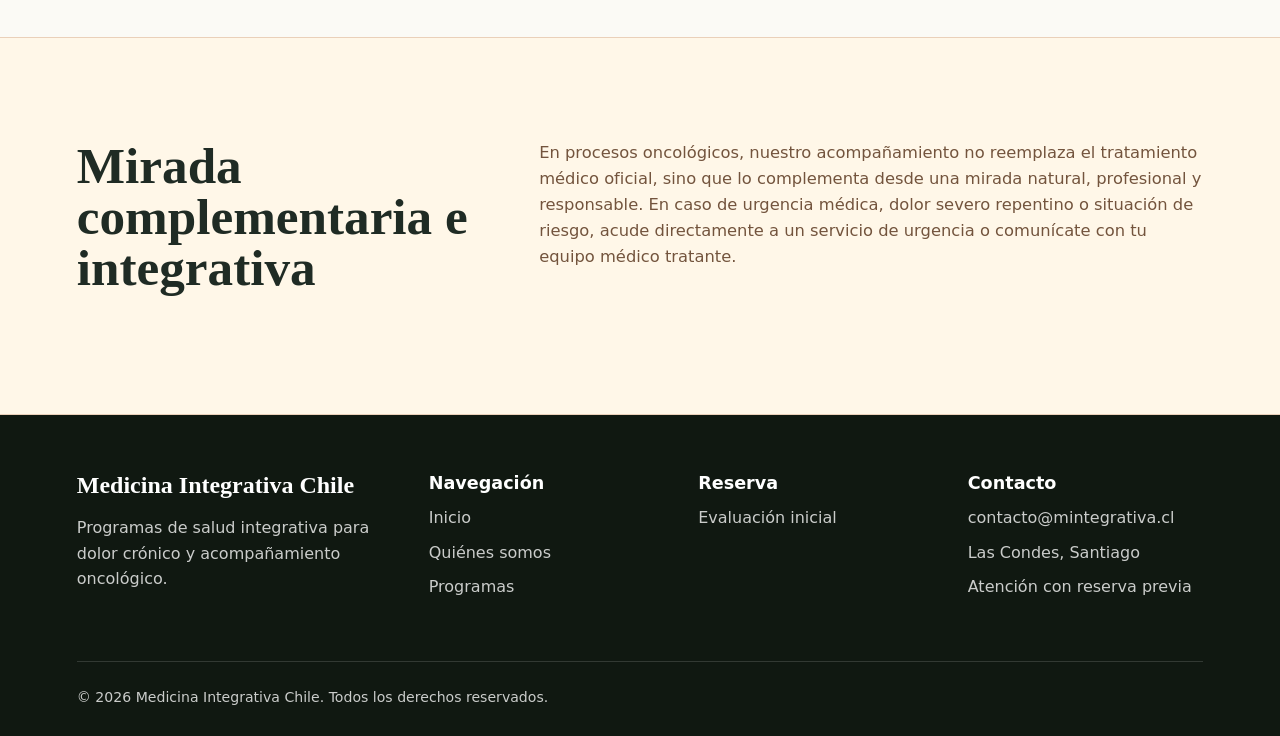
==== commit ac60bb2e: "nueva version" ====
--- a/contacto.html
+++ b/contacto.html
@@ -11,13 +11,13 @@
     <header class="site-header">
       <a class="brand brand-logo" href="index.html" aria-label="Medicina Integrativa Chile"><img src="assets/logo-medicina-integrativa-chile.jpeg" alt="Logo Medicina Integrativa Chile"><span class="brand-text">Medicina Integrativa Chile</span></a>
       <button class="menu-toggle" type="button" aria-expanded="false" aria-controls="site-nav"><span></span><span></span><span></span><span class="sr-only">Abrir menú</span></button>
-      <nav class="site-nav" id="site-nav" aria-label="Navegación principal"><a href="index.html">Inicio</a><a href="quienes-somos.html">Quiénes somos</a><a href="programas.html">Programas</a><a href="reservas.html">Reservas</a><a href="noticias.html">Noticias</a><a href="contacto.html">Contacto</a></nav>
+      <nav class="site-nav" id="site-nav" aria-label="Navegación principal"><a href="index.html">Inicio</a><a href="quienes-somos.html">Quiénes somos</a><a href="programas.html">Programas</a><a href="reservas.html">Reservas</a><a href="contacto.html">Contacto</a></nav>
     </header>
     <main>
       <section class="page-hero page-hero-contact">
         <p class="eyebrow">Contacto</p>
         <h1>¿Tienes dudas o quieres saber si nuestros programas son adecuados para ti?</h1>
-        <p>Escríbenos y te orientaremos sobre nuestras atenciones, programas de salud integrativa y próximos pasos para iniciar un acompañamiento.</p>
+        <p>Escríbenos y te orientaremos sobre nuestras atenciones, programas de salud integrativa y próximos pasos.</p>
       </section>
 
       <section class="section contact-layout">
@@ -27,7 +27,7 @@
           <p>Si buscas aliviar el dolor, acompañar tu salud o recibir orientación desde la medicina integrativa, escríbenos.</p>
           <div class="contact-list">
             <a href="mailto:contacto@mintegrativa.cl">contacto@mintegrativa.cl</a>
-            <span>Tomás Moro 261, Las Condes, Santiago</span>
+            <span>Las Condes, Santiago</span>
             <span>Atención con reserva previa</span>
           </div>
           <div class="hero-actions"><a class="button" href="reservas.html">Ir a Reservas</a><a class="button button-outline" href="mailto:contacto@mintegrativa.cl">Escribir por correo</a></div>
@@ -37,8 +37,7 @@
           <ul class="check-list">
             <li>Solicitar información sobre nuestros programas.</li>
             <li>Consultar por dolor crónico o acompañamiento oncológico integrativo.</li>
-            <li>Preguntar por evaluaciones iniciales u otra atención de bienestar.</li>
-            <li>Resolver dudas antes de agendar.</li>
+            <li>Consultar por evaluaciones iniciales u otras atenciones de bienestar.</li>
           </ul>
         </div>
       </section>
@@ -51,15 +50,8 @@
         <p>En procesos oncológicos, nuestro acompañamiento no reemplaza el tratamiento médico oficial, sino que lo complementa desde una mirada natural, profesional y responsable. En caso de urgencia médica, dolor severo repentino o situación de riesgo, acude directamente a un servicio de urgencia o comunícate con tu equipo médico tratante.</p>
       </section>
 
-      <section class="section">
-        <p class="eyebrow">Ubicación</p>
-        <h2>Tomás Moro 261, Las Condes, Santiago</h2>
-        <div class="map-frame">
-          <iframe title="Mapa Tomás Moro 261, Las Condes, Santiago" src="https://www.google.com/maps?q=Tom%C3%A1s%20Moro%20261%2C%20Las%20Condes%2C%20Santiago&output=embed" loading="lazy" referrerpolicy="no-referrer-when-downgrade"></iframe>
-        </div>
-      </section>
     </main>
-    <footer class="site-footer"><div><h2>Medicina Integrativa Chile</h2><p>Te ayudaremos a encontrar el primer paso más adecuado para tu proceso.</p></div><div><h3>Navegación</h3><a href="index.html">Inicio</a><a href="quienes-somos.html">Quiénes somos</a></div><div><h3>Contenido</h3><a href="programas.html">Programas</a><a href="noticias.html">Noticias</a></div><div><h3>Reserva</h3><a href="reservas.html">Evaluación inicial</a></div><p class="copyright">© 2026 Medicina Integrativa Chile. Todos los derechos reservados.</p></footer>
+    <footer class="site-footer"><div><h2>Medicina Integrativa Chile</h2><p>Programas de salud integrativa para dolor crónico y acompañamiento oncológico.</p></div><div><h3>Navegación</h3><a href="index.html">Inicio</a><a href="quienes-somos.html">Quiénes somos</a><a href="programas.html">Programas</a></div><div><h3>Reserva</h3><a href="reservas.html">Evaluación inicial</a></div><div><h3>Contacto</h3><a href="mailto:contacto@mintegrativa.cl">contacto@mintegrativa.cl</a><span>Las Condes, Santiago</span><span>Atención con reserva previa</span></div><p class="copyright">© 2026 Medicina Integrativa Chile. Todos los derechos reservados.</p></footer>
     <script src="script.js"></script>
   </body>
 </html>
--- a/styles.css
+++ b/styles.css
@@ -8,6 +8,8 @@
   --mist: #e7eee5;
   --line: rgba(31, 43, 36, 0.14);
   --shadow: 0 24px 70px rgba(31, 43, 36, 0.16);
+  --radius-lg: 24px;
+  --radius-md: 16px;
 }
 
 * {
@@ -258,12 +260,7 @@
 }
 
 .eyebrow {
-  margin: 0 0 12px;
-  color: var(--clay);
-  font-size: 0.78rem;
-  font-weight: 800;
-  letter-spacing: 0.12em;
-  text-transform: uppercase;
+  display: none !important;
 }
 
 .hero .eyebrow {
@@ -314,13 +311,15 @@
   min-height: 48px;
   padding: 0 22px;
   margin-top: 10px;
-  background: var(--clay);
+  border-radius: 999px;
+  background: var(--leaf-dark);
   color: #fff;
   font-weight: 800;
 }
 
 .button:hover {
-  background: #9c5f3d;
+  background: #164844;
+  transform: translateY(-1px);
 }
 
 .button-light {
@@ -349,6 +348,7 @@
   width: 100%;
   aspect-ratio: 4 / 5;
   object-fit: cover;
+  border-radius: var(--radius-lg);
   box-shadow: var(--shadow);
 }
 
@@ -398,6 +398,8 @@
   display: grid;
   grid-template-rows: auto 1fr;
   background: #fff;
+  border-radius: var(--radius-lg);
+  overflow: hidden;
 }
 
 .program-card img {
@@ -448,6 +450,7 @@
   min-height: 255px;
   padding: 28px;
   background: #fff;
+  border-radius: var(--radius-md);
   transition: 180ms ease;
 }
 
@@ -753,6 +756,7 @@
 .therapy-detail-grid article {
   background: #fff;
   padding: 28px;
+  border-radius: var(--radius-md);
 }
 
 .metric strong,
@@ -992,6 +996,7 @@
   padding: 28px;
   background: #fff;
   border: 1px solid var(--line);
+  border-radius: var(--radius-lg);
   box-shadow: var(--shadow);
 }
 
@@ -1007,6 +1012,7 @@
 .contact-form select {
   width: 100%;
   border: 1px solid var(--line);
+  border-radius: 12px;
   padding: 13px 14px;
   color: var(--ink);
   font: inherit;
@@ -1032,6 +1038,11 @@
 }
 
 .site-footer a {
+  display: block;
+  margin-bottom: 9px;
+}
+
+.site-footer span {
   display: block;
   margin-bottom: 9px;
 }
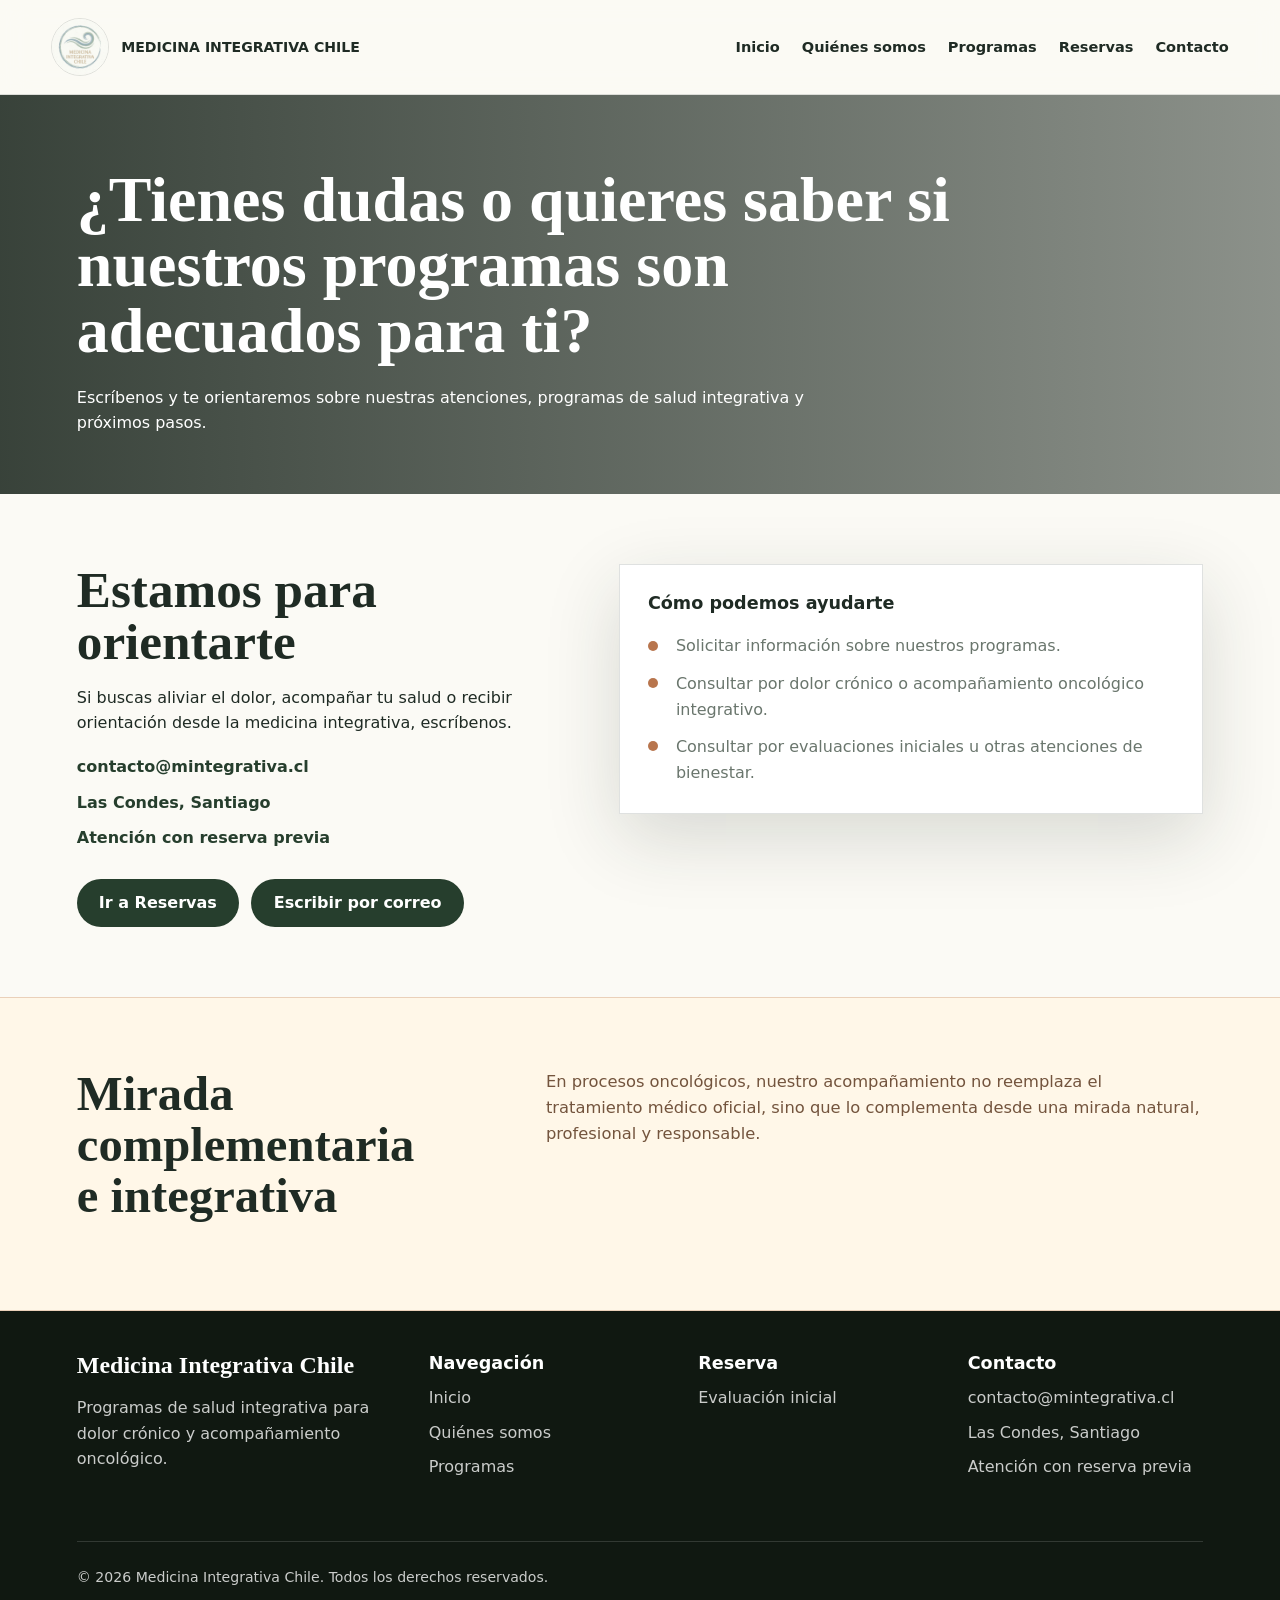
==== commit 3fce64cd: "nuevos diseños" ====
--- a/contacto.html
+++ b/contacto.html
@@ -47,7 +47,7 @@
           <p class="eyebrow">Información importante</p>
           <h2>Mirada complementaria e integrativa</h2>
         </div>
-        <p>En procesos oncológicos, nuestro acompañamiento no reemplaza el tratamiento médico oficial, sino que lo complementa desde una mirada natural, profesional y responsable. En caso de urgencia médica, dolor severo repentino o situación de riesgo, acude directamente a un servicio de urgencia o comunícate con tu equipo médico tratante.</p>
+        <p>En procesos oncológicos, nuestro acompañamiento no reemplaza el tratamiento médico oficial, sino que lo complementa desde una mirada natural, profesional y responsable.</p>
       </section>
 
     </main>
--- a/styles.css
+++ b/styles.css
@@ -187,10 +187,10 @@
 }
 
 .hero {
-  min-height: 82vh;
+  min-height: 68vh;
   display: grid;
   align-items: end;
-  padding: clamp(96px, 14vw, 160px) clamp(20px, 6vw, 86px) clamp(56px, 8vw, 90px);
+  padding: clamp(70px, 10vw, 116px) clamp(20px, 6vw, 86px) clamp(42px, 6vw, 64px);
   color: #fff;
   background:
     linear-gradient(90deg, rgba(20, 35, 24, 0.86), rgba(20, 35, 24, 0.5), rgba(20, 35, 24, 0.12)),
@@ -203,17 +203,25 @@
 
 .home-hero {
   display: grid;
-  grid-template-columns: minmax(320px, 0.95fr) minmax(320px, 0.85fr);
-  gap: clamp(32px, 6vw, 84px);
+  grid-template-columns: minmax(0, 1.05fr) minmax(280px, 0.72fr);
+  gap: clamp(24px, 4vw, 56px);
   align-items: center;
-  min-height: calc(100vh - 80px);
-  padding: clamp(54px, 8vw, 104px) clamp(20px, 6vw, 86px);
+  min-height: 34vh;
+  padding: clamp(42px, 6vw, 72px) clamp(20px, 6vw, 86px) clamp(28px, 4vw, 42px);
   background: linear-gradient(120deg, #fbfaf5 0%, #f2efe5 52%, #e7eee5 100%);
+  overflow: hidden;
+}
+
+.home-hero-copy {
+  position: relative;
+  z-index: 2;
+  min-width: 0;
 }
 
 .home-hero-copy h1 {
   color: var(--leaf-dark);
-  font-size: clamp(2.7rem, 6.6vw, 6.4rem);
+  font-size: clamp(2.35rem, 5vw, 4.8rem);
+  line-height: 1.02;
 }
 
 .home-hero-copy p:not(.eyebrow) {
@@ -224,6 +232,9 @@
 
 .home-hero-media {
   position: relative;
+  z-index: 1;
+  width: min(100%, 430px);
+  justify-self: end;
 }
 
 .home-hero-media::before {
@@ -236,7 +247,8 @@
 .home-hero-media img {
   position: relative;
   width: 100%;
-  aspect-ratio: 4 / 5;
+  max-height: 360px;
+  aspect-ratio: 4 / 3;
   object-fit: cover;
   box-shadow: var(--shadow);
 }
@@ -245,7 +257,7 @@
   display: flex;
   flex-wrap: wrap;
   gap: 12px;
-  margin-top: 26px;
+  margin-top: 18px;
 }
 
 .button-outline {
@@ -332,7 +344,7 @@
 }
 
 .section {
-  padding: clamp(62px, 8vw, 118px) clamp(20px, 6vw, 86px);
+  padding: clamp(42px, 5.5vw, 76px) clamp(20px, 6vw, 86px);
 }
 
 .intro,
@@ -388,16 +400,17 @@
 .program-card-grid {
   display: grid;
   grid-template-columns: repeat(2, minmax(0, 1fr));
-  gap: 1px;
-  margin-top: 36px;
-  background: var(--line);
-  border: 1px solid var(--line);
+  gap: 16px;
+  margin-top: 24px;
+  background: transparent;
+  border: 0;
 }
 
 .program-card {
   display: grid;
   grid-template-rows: auto 1fr;
   background: #fff;
+  border: 1px solid var(--line);
   border-radius: var(--radius-lg);
   overflow: hidden;
 }
@@ -409,7 +422,7 @@
 }
 
 .program-card div {
-  padding: 30px;
+  padding: 24px;
 }
 
 .program-card span,
@@ -440,15 +453,15 @@
 .service-grid {
   display: grid;
   grid-template-columns: repeat(4, minmax(0, 1fr));
-  gap: 1px;
-  margin-top: 38px;
-  background: var(--line);
-  border: 1px solid var(--line);
+  gap: 16px;
+  margin-top: 26px;
+  background: transparent;
+  border: 0;
 }
 
 .service-card {
-  min-height: 255px;
-  padding: 28px;
+  min-height: 210px;
+  padding: 22px;
   background: #fff;
   border-radius: var(--radius-md);
   transition: 180ms ease;
@@ -495,37 +508,45 @@
 .step-grid {
   display: grid;
   grid-template-columns: repeat(4, minmax(0, 1fr));
-  gap: 1px;
-  margin-top: 34px;
-  background: var(--line);
-  border: 1px solid var(--line);
+  gap: 16px;
+  margin-top: 24px;
+  background: transparent;
+  border: 0;
 }
 
 .step-grid article {
-  min-height: 250px;
-  padding: 28px;
-  background: #fff;
+  min-height: 190px;
+  padding: 22px;
+  background: #fff;
+  border: 1px solid var(--line);
+  border-radius: var(--radius-lg);
 }
 
 .step-grid h3 {
-  margin-top: 42px;
+  margin-top: 26px;
+}
+
+.process .step-grid h3 {
+  margin-top: 0;
 }
 
 .program-detail-list {
   display: grid;
   grid-template-columns: repeat(2, minmax(0, 1fr));
-  gap: 1px;
-  background: var(--line);
-  border: 1px solid var(--line);
+  gap: 16px;
+  background: transparent;
+  border: 0;
 }
 
 .program-detail-list article {
-  padding: clamp(28px, 5vw, 54px);
-  background: #fff;
+  padding: clamp(24px, 4vw, 38px);
+  background: #fff;
+  border: 1px solid var(--line);
+  border-radius: var(--radius-lg);
 }
 
 .program-detail-list h2 {
-  margin-top: 18px;
+  margin-top: 0;
   font-size: clamp(2rem, 4vw, 3.8rem);
 }
 
@@ -578,17 +599,19 @@
 .tool-grid {
   display: grid;
   grid-template-columns: repeat(4, minmax(0, 1fr));
-  gap: 1px;
-  margin-top: 34px;
-  background: var(--line);
-  border: 1px solid var(--line);
+  gap: 16px;
+  margin-top: 24px;
+  background: transparent;
+  border: 0;
 }
 
 .benefit-grid article,
 .tool-grid span {
-  min-height: 150px;
-  padding: 26px;
-  background: #fff;
+  min-height: 120px;
+  padding: 22px;
+  background: #fff;
+  border: 1px solid var(--line);
+  border-radius: var(--radius-lg);
   color: var(--muted);
   font-weight: 750;
 }
@@ -601,21 +624,29 @@
 
 .warning-band {
   display: grid;
-  grid-template-columns: minmax(260px, 0.75fr) minmax(300px, 1.25fr);
-  gap: clamp(24px, 5vw, 70px);
+  grid-template-columns: minmax(260px, 0.7fr) minmax(520px, 1.3fr);
+  gap: clamp(56px, 9vw, 150px);
+  align-items: start;
   background: #fff7e8;
   border-top: 1px solid rgba(184, 117, 77, 0.3);
   border-bottom: 1px solid rgba(184, 117, 77, 0.3);
 }
 
+.warning-band h2 {
+  max-width: 520px;
+  font-size: clamp(2rem, 3.8vw, 3.6rem);
+  line-height: 1.05;
+}
+
 .warning-band p:last-child {
+  max-width: 760px;
   color: #73543d;
   font-size: 1.02rem;
 }
 
 .closing-line {
   max-width: 820px;
-  margin: 36px 0 0;
+  margin: 24px 0 0;
   color: var(--leaf-dark);
   font-family: Georgia, "Times New Roman", serif;
   font-size: clamp(1.4rem, 3vw, 2.4rem);
@@ -646,16 +677,18 @@
 .journal-grid {
   display: grid;
   grid-template-columns: repeat(3, minmax(0, 1fr));
-  gap: 1px;
-  margin-top: 34px;
-  background: var(--line);
-  border: 1px solid var(--line);
+  gap: 16px;
+  margin-top: 24px;
+  background: transparent;
+  border: 0;
 }
 
 .journal article {
-  min-height: 220px;
-  padding: 28px;
-  background: #fff;
+  min-height: 180px;
+  padding: 22px;
+  background: #fff;
+  border: 1px solid var(--line);
+  border-radius: var(--radius-lg);
 }
 
 .journal span {
@@ -672,19 +705,25 @@
 }
 
 .page-hero {
-  min-height: 58vh;
+  min-height: 34vh;
   display: grid;
   align-content: end;
-  padding: clamp(96px, 14vw, 150px) clamp(20px, 6vw, 86px) clamp(44px, 7vw, 78px);
+  padding: clamp(42px, 6vw, 72px) clamp(20px, 6vw, 86px) clamp(28px, 4vw, 42px);
   color: #fff;
   background:
     linear-gradient(90deg, rgba(19, 31, 22, 0.84), rgba(19, 31, 22, 0.48)),
     var(--page-image) center/cover;
 }
 
+.page-hero h1 {
+  max-width: 920px;
+  font-size: clamp(2.35rem, 5vw, 4.8rem);
+  line-height: 1.02;
+}
+
 .page-hero p:not(.eyebrow) {
-  max-width: 690px;
-  font-size: 1.08rem;
+  max-width: 760px;
+  font-size: 1rem;
 }
 
 .page-hero-experience {
@@ -738,9 +777,9 @@
 .article-grid,
 .experience-grid {
   display: grid;
-  gap: 1px;
-  background: var(--line);
-  border: 1px solid var(--line);
+  gap: 16px;
+  background: transparent;
+  border: 0;
 }
 
 .metric-panel {
@@ -755,8 +794,9 @@
 .experience-grid article,
 .therapy-detail-grid article {
   background: #fff;
-  padding: 28px;
-  border-radius: var(--radius-md);
+  padding: 22px;
+  border: 1px solid var(--line);
+  border-radius: var(--radius-lg);
 }
 
 .metric strong,
@@ -794,9 +834,9 @@
 .therapy-detail-grid {
   display: grid;
   grid-template-columns: repeat(4, minmax(0, 1fr));
-  gap: 1px;
-  background: var(--line);
-  border: 1px solid var(--line);
+  gap: 16px;
+  background: transparent;
+  border: 0;
 }
 
 .therapy-detail-grid h2,
@@ -813,7 +853,7 @@
   display: grid;
   gap: 18px;
   max-width: 880px;
-  margin-top: 34px;
+  margin-top: 24px;
 }
 
 .bar-chart div {
@@ -903,16 +943,18 @@
 .timeline-chart {
   display: grid;
   grid-template-columns: repeat(5, minmax(0, 1fr));
-  gap: 1px;
-  margin-top: 34px;
-  background: var(--line);
-  border: 1px solid var(--line);
+  gap: 16px;
+  margin-top: 24px;
+  background: transparent;
+  border: 0;
 }
 
 .timeline-chart div {
-  min-height: 150px;
-  padding: 24px;
-  background: #fff;
+  min-height: 125px;
+  padding: 20px;
+  background: #fff;
+  border: 1px solid var(--line);
+  border-radius: var(--radius-lg);
 }
 
 .timeline-chart b {
@@ -985,7 +1027,7 @@
 .contact-list {
   display: grid;
   gap: 10px;
-  margin-top: 26px;
+  margin-top: 18px;
   color: var(--leaf-dark);
   font-weight: 800;
 }
@@ -993,7 +1035,7 @@
 .contact-form {
   display: grid;
   gap: 16px;
-  padding: 28px;
+  padding: 24px;
   background: #fff;
   border: 1px solid var(--line);
   border-radius: var(--radius-lg);
@@ -1023,7 +1065,7 @@
   display: grid;
   grid-template-columns: 1.35fr repeat(3, 1fr);
   gap: 34px;
-  padding: 58px clamp(20px, 6vw, 86px) 28px;
+  padding: 42px clamp(20px, 6vw, 86px) 24px;
   background: #101811;
   color: rgba(255, 255, 255, 0.78);
 }
@@ -1153,6 +1195,18 @@
   }
 }
 
+@media (max-width: 1180px) {
+  .warning-band {
+    grid-template-columns: 1fr;
+    gap: 20px;
+  }
+
+  .warning-band h2,
+  .warning-band p:last-child {
+    max-width: 900px;
+  }
+}
+
 @media (max-width: 640px) {
   .brand-text {
     display: none;
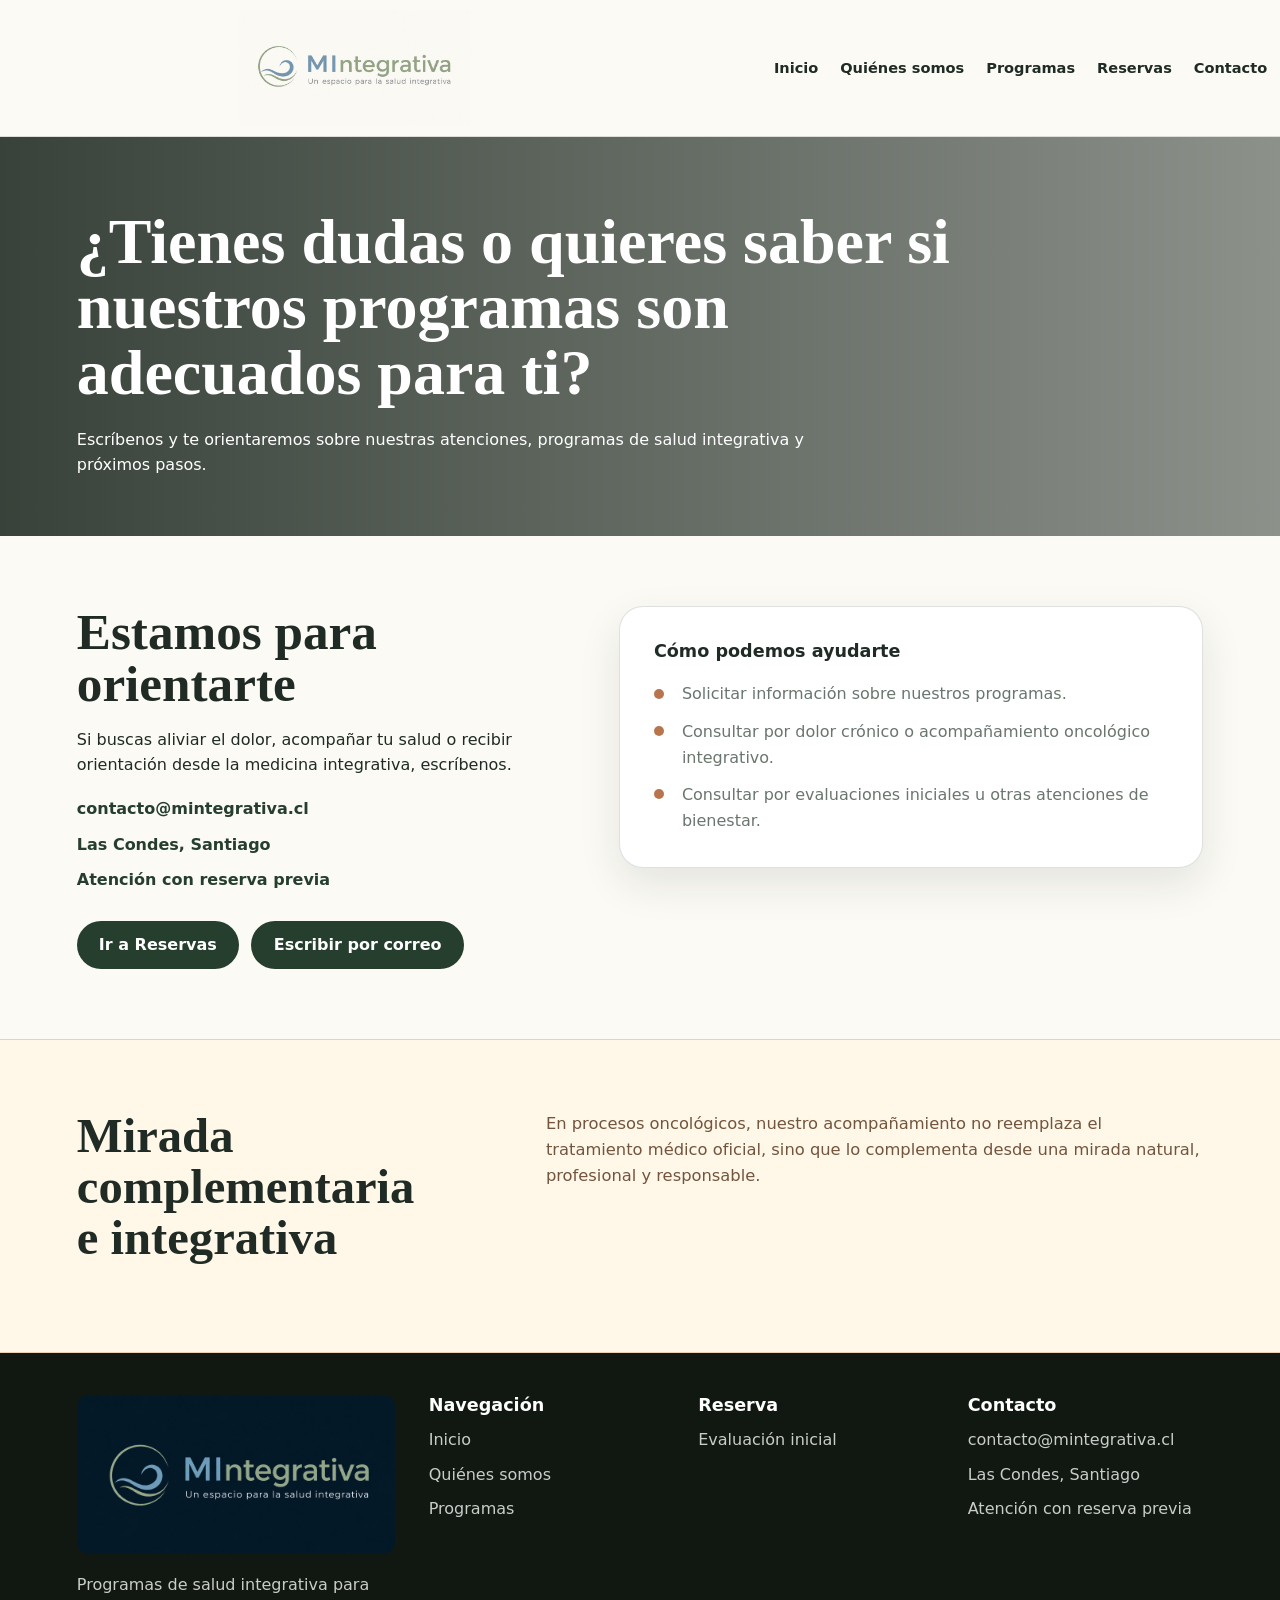
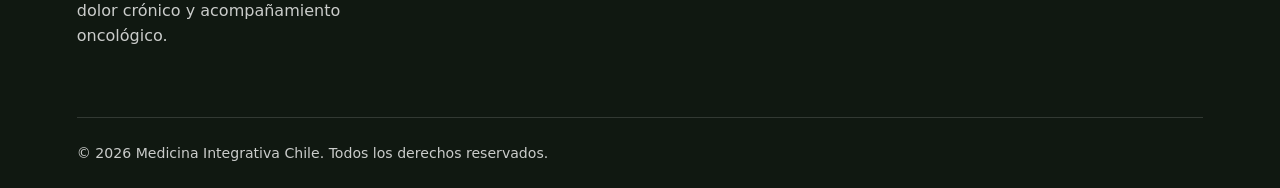
==== commit 898bd19b: "nueva versión" ====
--- a/contacto.html
+++ b/contacto.html
@@ -1,15 +1,17 @@
-<!doctype html>
+﻿<!doctype html>
 <html lang="es">
   <head>
     <meta charset="utf-8">
     <meta name="viewport" content="width=device-width, initial-scale=1">
     <meta name="description" content="Contacto Medicina Integrativa Chile.">
     <title>Contacto | Medicina Integrativa Chile</title>
+    <link rel="icon" type="image/jpeg" href="assets/favicon-mintegrativa.jpeg">
+    <link rel="apple-touch-icon" href="assets/favicon-mintegrativa.jpeg">
     <link rel="stylesheet" href="styles.css">
   </head>
   <body>
     <header class="site-header">
-      <a class="brand brand-logo" href="index.html" aria-label="Medicina Integrativa Chile"><img src="assets/logo-medicina-integrativa-chile.jpeg" alt="Logo Medicina Integrativa Chile"><span class="brand-text">Medicina Integrativa Chile</span></a>
+      <a class="brand brand-logo header-wordmark" href="index.html" aria-label="MIntegrativa"><img src="assets/logo-header-mintegrativa.jpeg" alt="MIntegrativa"></a>
       <button class="menu-toggle" type="button" aria-expanded="false" aria-controls="site-nav"><span></span><span></span><span></span><span class="sr-only">Abrir menú</span></button>
       <nav class="site-nav" id="site-nav" aria-label="Navegación principal"><a href="index.html">Inicio</a><a href="quienes-somos.html">Quiénes somos</a><a href="programas.html">Programas</a><a href="reservas.html">Reservas</a><a href="contacto.html">Contacto</a></nav>
     </header>
@@ -51,7 +53,8 @@
       </section>
 
     </main>
-    <footer class="site-footer"><div><h2>Medicina Integrativa Chile</h2><p>Programas de salud integrativa para dolor crónico y acompañamiento oncológico.</p></div><div><h3>Navegación</h3><a href="index.html">Inicio</a><a href="quienes-somos.html">Quiénes somos</a><a href="programas.html">Programas</a></div><div><h3>Reserva</h3><a href="reservas.html">Evaluación inicial</a></div><div><h3>Contacto</h3><a href="mailto:contacto@mintegrativa.cl">contacto@mintegrativa.cl</a><span>Las Condes, Santiago</span><span>Atención con reserva previa</span></div><p class="copyright">© 2026 Medicina Integrativa Chile. Todos los derechos reservados.</p></footer>
+    <footer class="site-footer"><div><img class="footer-logo" src="assets/logo-footer-mintegrativa.jpeg" alt="MIntegrativa"><p>Programas de salud integrativa para dolor crónico y acompañamiento oncológico.</p></div><div><h3>Navegación</h3><a href="index.html">Inicio</a><a href="quienes-somos.html">Quiénes somos</a><a href="programas.html">Programas</a></div><div><h3>Reserva</h3><a href="reservas.html">Evaluación inicial</a></div><div><h3>Contacto</h3><a href="mailto:contacto@mintegrativa.cl">contacto@mintegrativa.cl</a><span>Las Condes, Santiago</span><span>Atención con reserva previa</span></div><p class="copyright">© 2026 Medicina Integrativa Chile. Todos los derechos reservados.</p></footer>
     <script src="script.js"></script>
   </body>
 </html>
+
--- a/styles.css
+++ b/styles.css
@@ -8,6 +8,7 @@
   --mist: #e7eee5;
   --line: rgba(31, 43, 36, 0.14);
   --shadow: 0 24px 70px rgba(31, 43, 36, 0.16);
+  --shadow-card: 0 16px 42px rgba(31, 43, 36, 0.1);
   --radius-lg: 24px;
   --radius-md: 16px;
 }
@@ -58,7 +59,7 @@
   align-items: center;
   justify-content: space-between;
   gap: 24px;
-  padding: 18px clamp(20px, 4vw, 58px);
+  padding: 10px clamp(6px, 1vw, 18px);
   background: rgba(251, 250, 245, 0.91);
   border-bottom: 1px solid var(--line);
   backdrop-filter: blur(14px);
@@ -95,6 +96,16 @@
   object-fit: cover;
   border-radius: 50%;
   border: 1px solid rgba(31, 43, 36, 0.12);
+}
+
+.header-wordmark img {
+  width: min(700px, 56vw);
+  height: 116px;
+  object-fit: contain;
+  border: 0;
+  border-radius: 0;
+  mix-blend-mode: multiply;
+  transform: translateX(-8px);
 }
 
 .site-nav {
@@ -530,6 +541,10 @@
   margin-top: 0;
 }
 
+.soft-band .step-grid h3 {
+  margin-top: 0;
+}
+
 .program-detail-list {
   display: grid;
   grid-template-columns: repeat(2, minmax(0, 1fr));
@@ -564,10 +579,11 @@
 }
 
 .list-panel {
-  padding: 28px;
-  background: #fff;
-  border: 1px solid var(--line);
-  box-shadow: var(--shadow);
+  padding: clamp(24px, 3vw, 34px);
+  background: #fff;
+  border: 1px solid var(--line);
+  border-radius: var(--radius-lg);
+  box-shadow: var(--shadow-card);
 }
 
 .check-list {
@@ -1077,6 +1093,13 @@
 
 .site-footer h2 {
   font-size: 1.5rem;
+}
+
+.footer-logo {
+  width: min(360px, 100%);
+  height: auto;
+  margin-bottom: 18px;
+  border-radius: 12px;
 }
 
 .site-footer a {
@@ -1217,6 +1240,12 @@
     height: 50px;
   }
 
+  .header-wordmark img {
+    width: min(340px, 72vw);
+    height: 72px;
+    transform: translateX(-4px);
+  }
+
   .hero {
     min-height: 76vh;
   }
